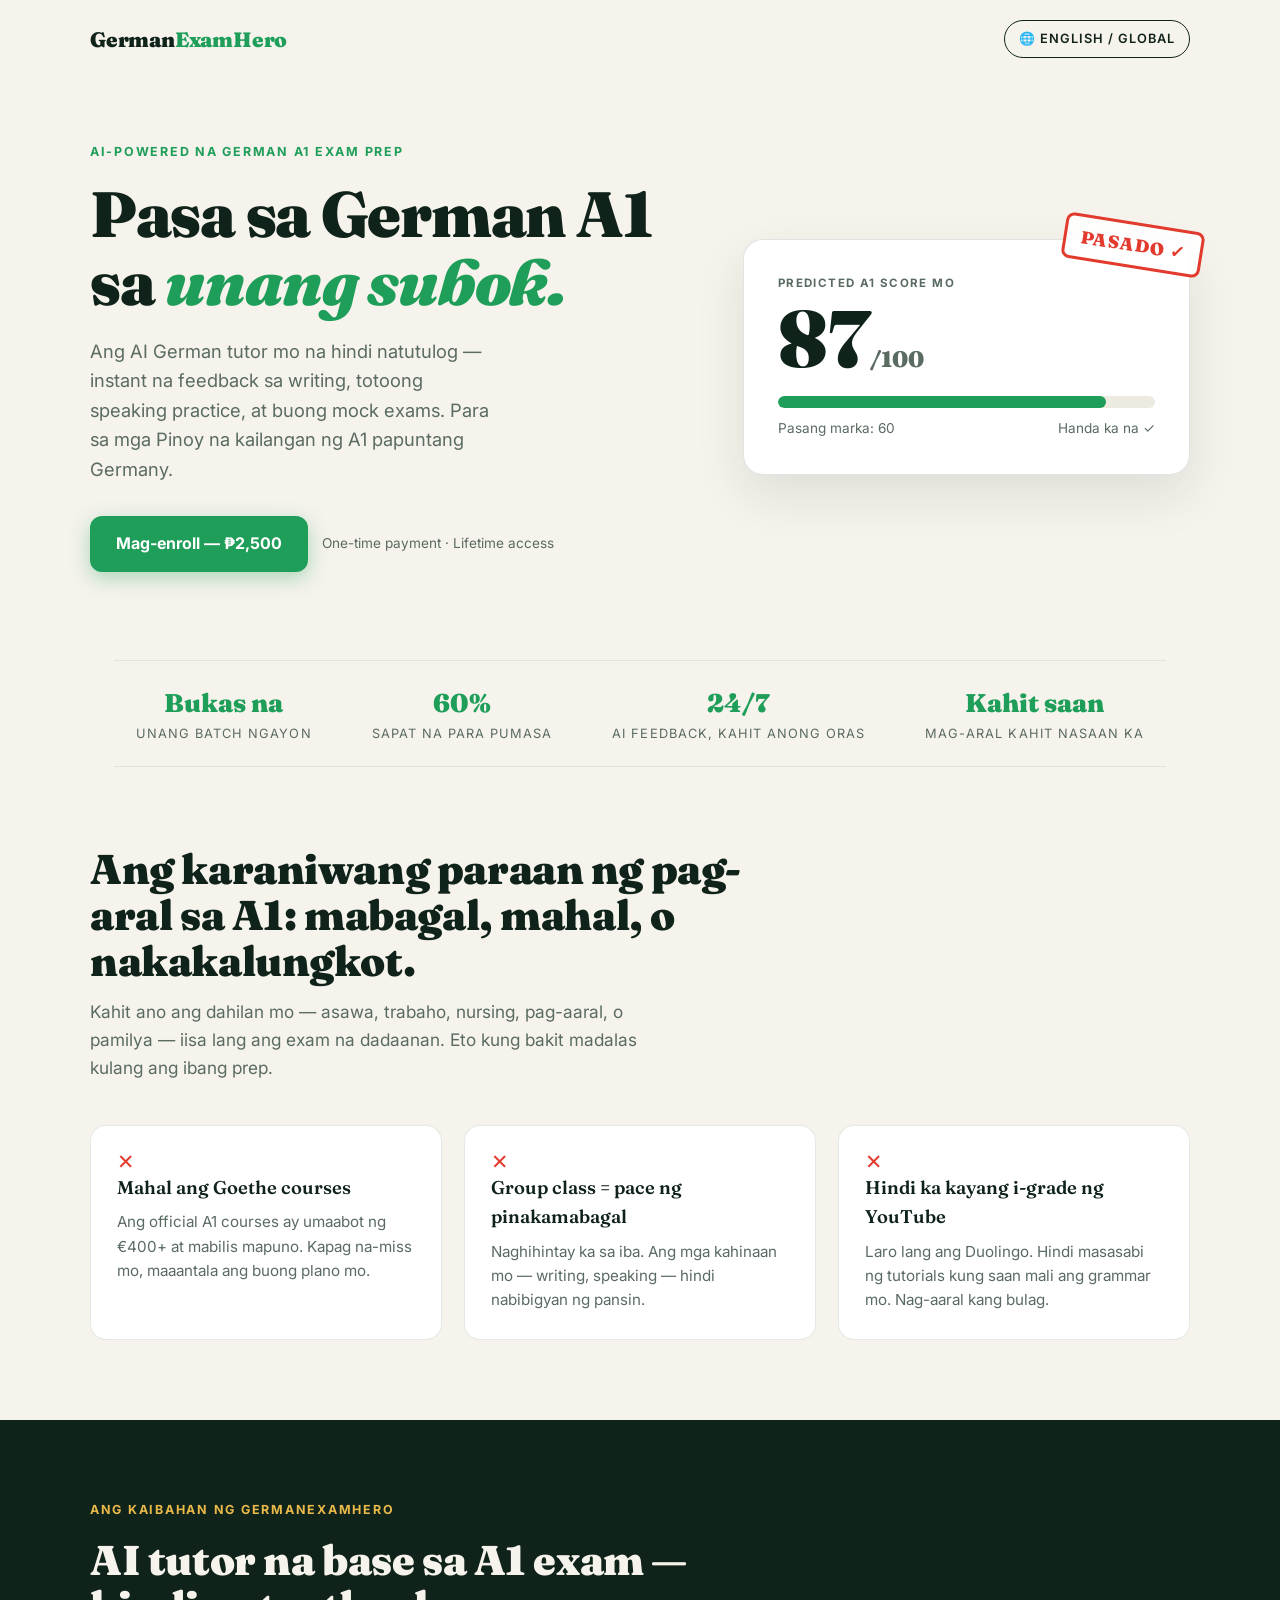
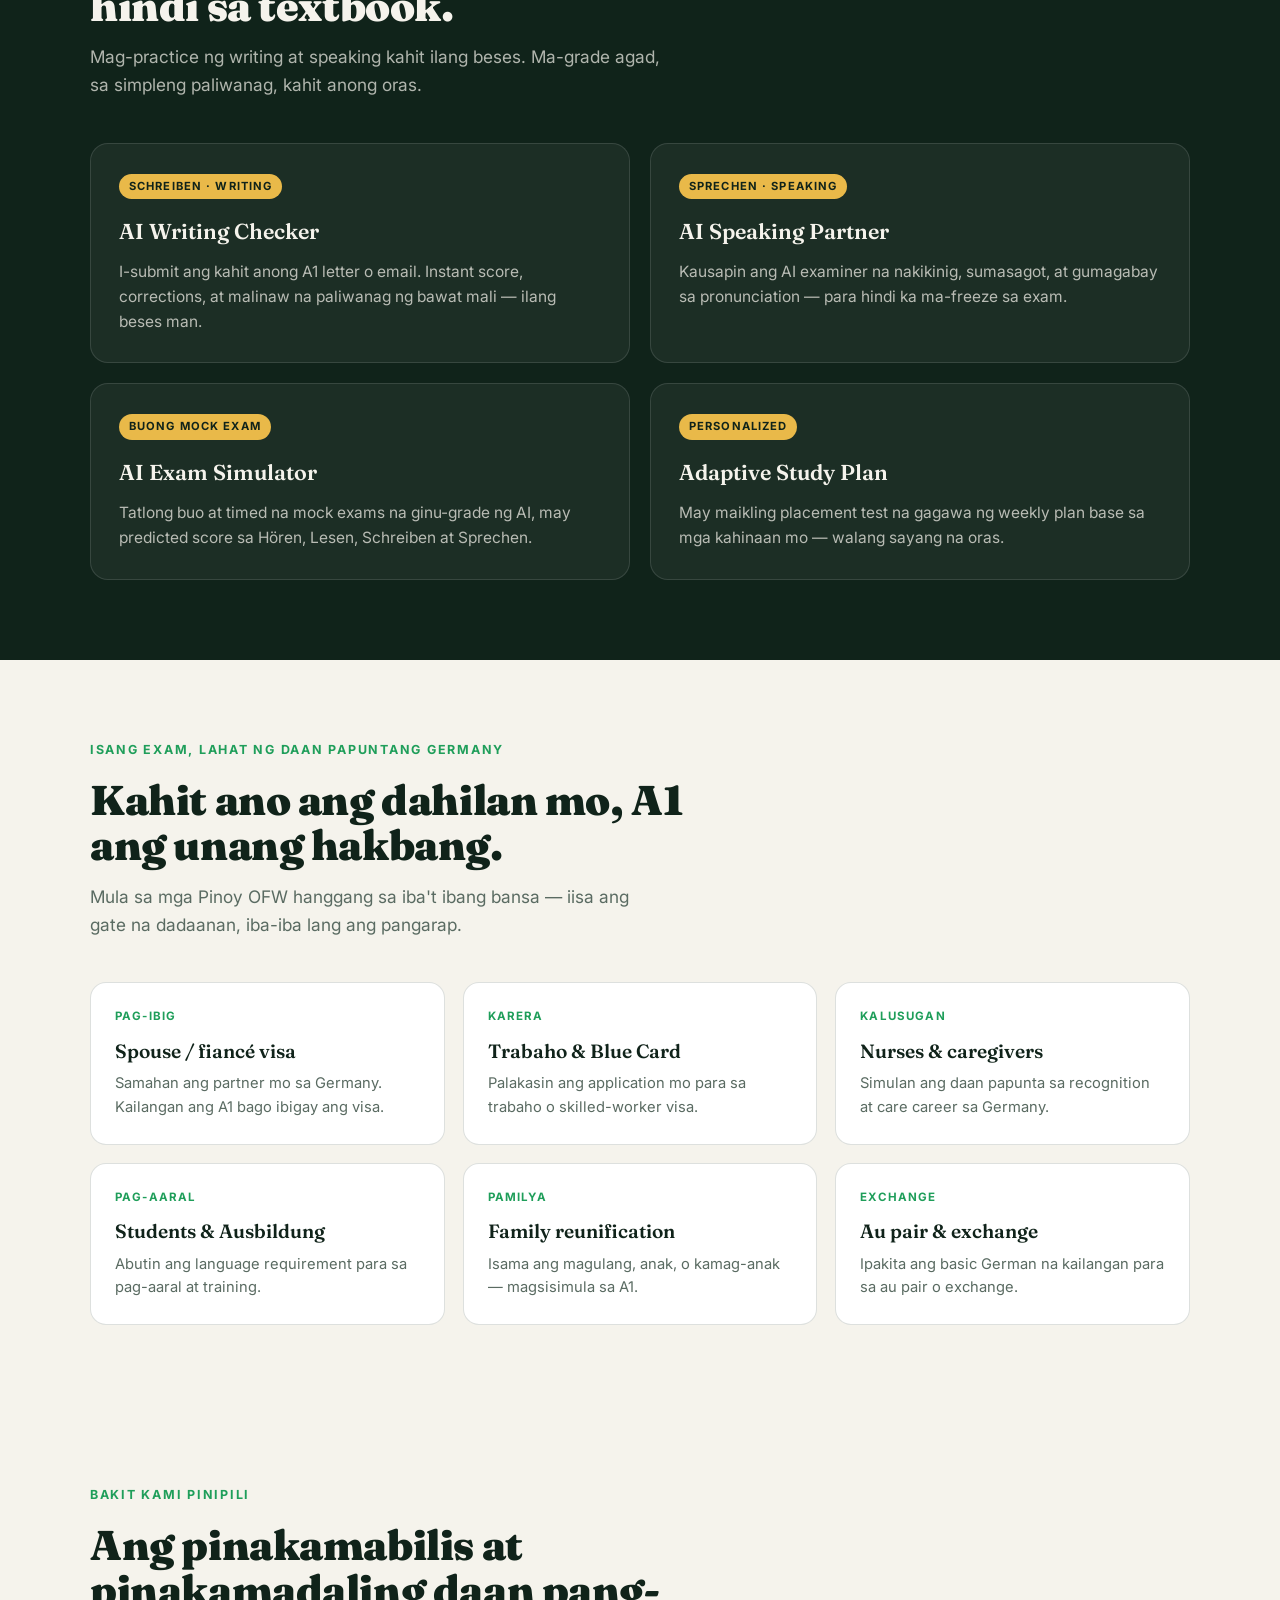
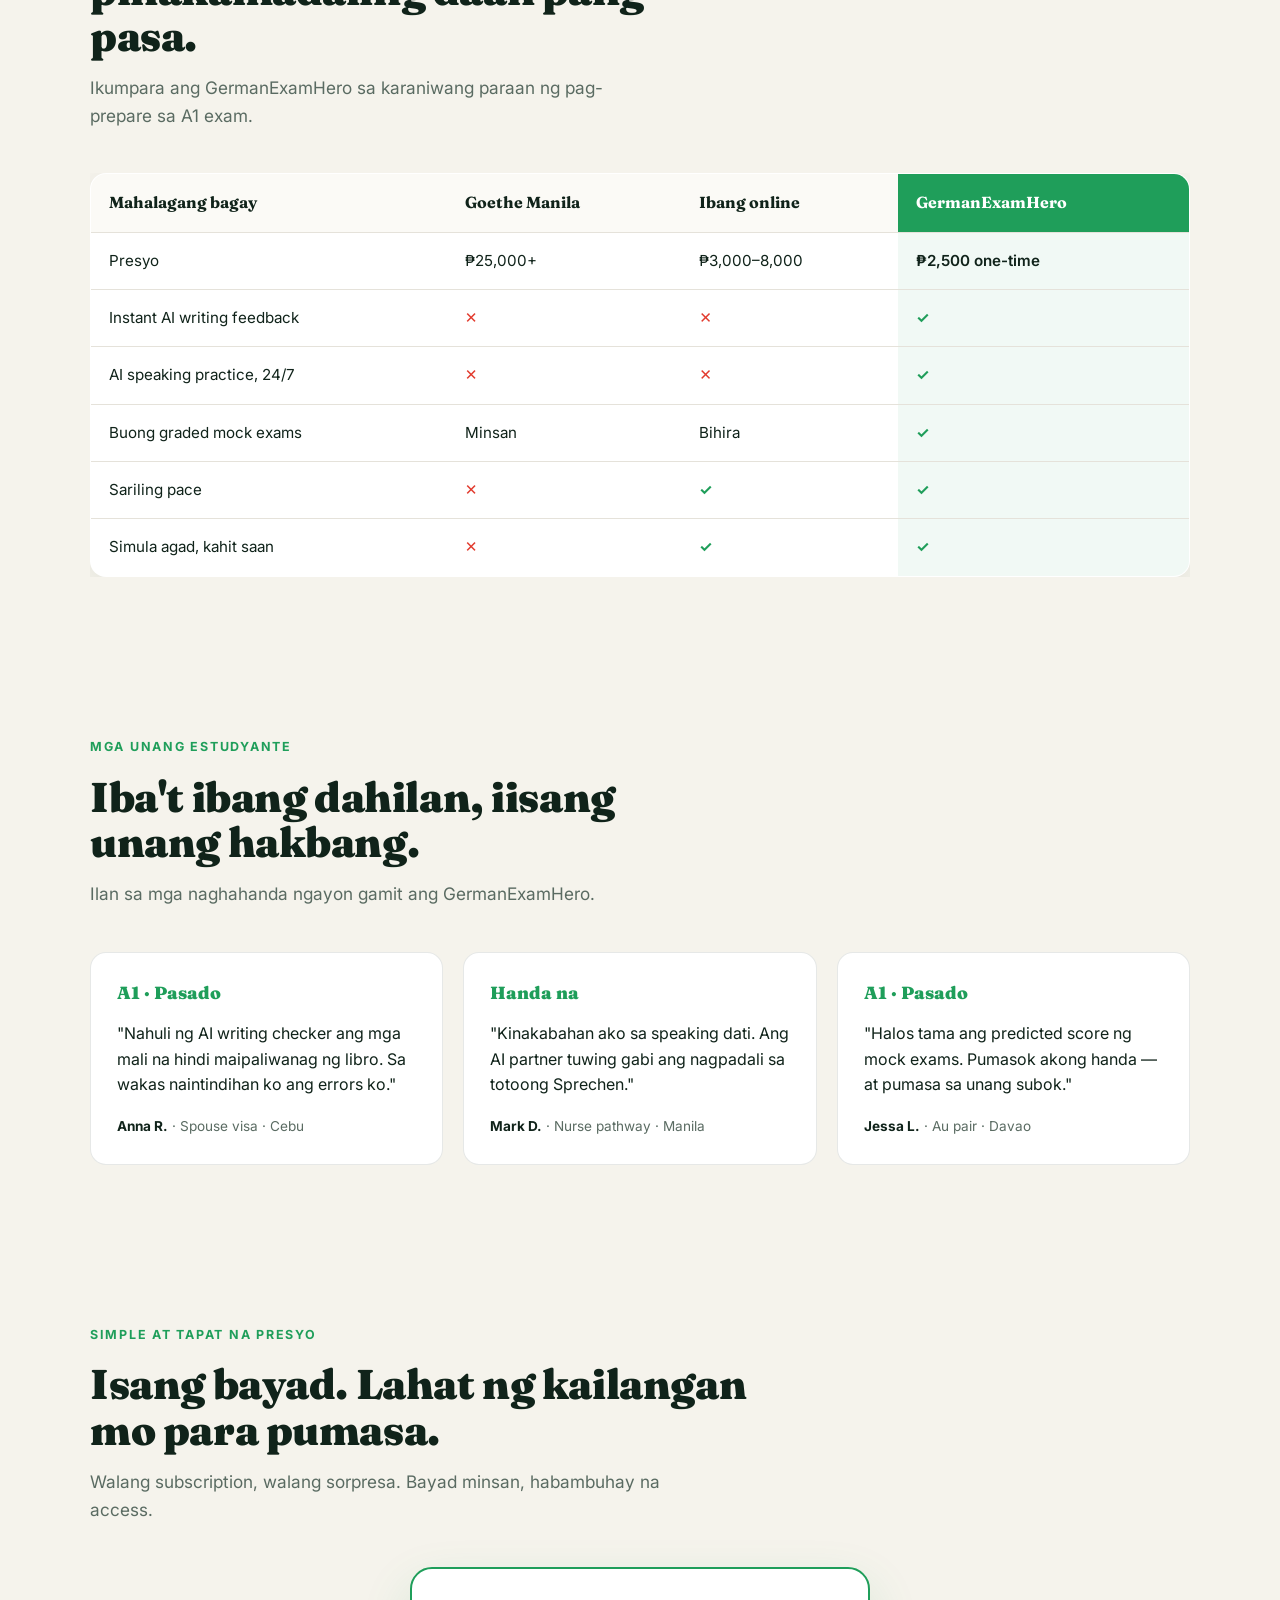
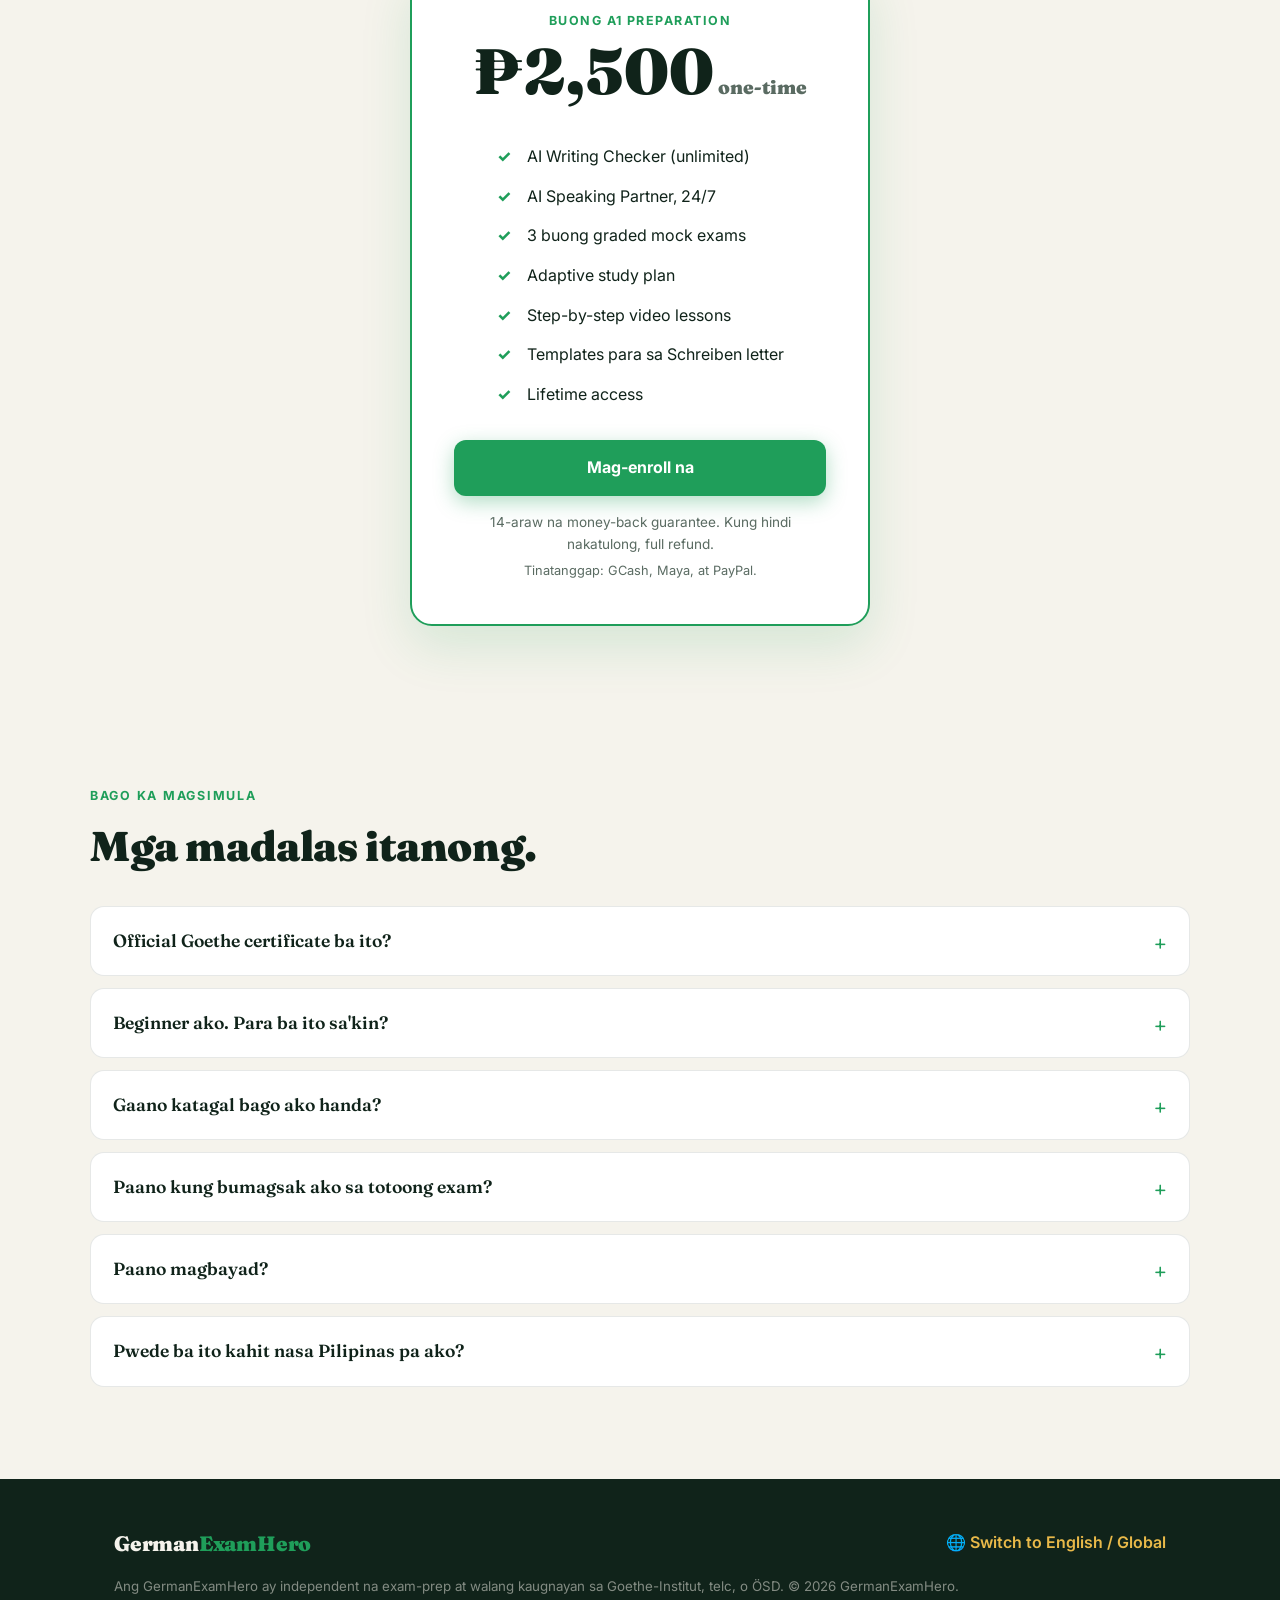
==== ph.html @ db1ab6fa "Add ph.html — Filipino Taglish version, language switch working" ====
<!DOCTYPE html>
<html lang="tl">
<head>
  <meta charset="UTF-8" />
  <meta name="viewport" content="width=device-width, initial-scale=1.0" />
  <title>GermanExamHero — Pasa sa German A1 sa unang subok</title>
  <meta name="description" content="AI-first na German A1 exam prep para sa mga Pinoy. Instant writing feedback, speaking practice, at buong mock exams — kahit saan ka man sa mundo." />
  <link rel="stylesheet" href="styles.css" />
</head>
<body>

  <!-- ===== Top bar ===== -->
  <header class="wrap topbar">
    <div class="brand">German<span>ExamHero</span></div>
    <a class="lang-switch" href="index.html">🌐 English / Global</a>
  </header>

  <!-- ===== Hero ===== -->
  <section class="wrap hero">
    <div>
      <p class="eyebrow">AI-powered na German A1 exam prep</p>
      <h1>Pasa sa German A1 sa <em>unang subok.</em></h1>
      <p class="lede">Ang AI German tutor mo na hindi natutulog — instant na feedback sa writing, totoong speaking practice, at buong mock exams. Para sa mga Pinoy na kailangan ng A1 papuntang Germany.</p>
      <div class="cta-row">
        <a class="btn btn-primary" href="#pricing">Mag-enroll — ₱2,500</a>
        <span class="btn-note">One-time payment · Lifetime access</span>
      </div>
    </div>

    <div class="scorecard">
      <div class="stamp">PASADO ✓</div>
      <div class="label">Predicted A1 score mo</div>
      <div class="big">87<small>/100</small></div>
      <div class="bar"><i></i></div>
      <div class="rowline"><span>Pasang marka: 60</span><span>Handa ka na ✓</span></div>
    </div>
  </section>

  <!-- ===== Trust bar ===== -->
  <div class="wrap">
    <div class="trustbar">
      <div class="item"><div class="num">Bukas na</div><div class="cap">Unang batch ngayon</div></div>
      <div class="item"><div class="num">60%</div><div class="cap">Sapat na para pumasa</div></div>
      <div class="item"><div class="num">24/7</div><div class="cap">AI feedback, kahit anong oras</div></div>
      <div class="item"><div class="num">Kahit saan</div><div class="cap">Mag-aral kahit nasaan ka</div></div>
    </div>
  </div>

  <!-- ===== Pain points ===== -->
  <section class="wrap section">
    <h2>Ang karaniwang paraan ng pag-aral sa A1: mabagal, mahal, o nakakalungkot.</h2>
    <p class="sub">Kahit ano ang dahilan mo — asawa, trabaho, nursing, pag-aaral, o pamilya — iisa lang ang exam na dadaanan. Eto kung bakit madalas kulang ang ibang prep.</p>
    <div class="pain-grid">
      <div class="pain"><div class="x">✕</div><h3>Mahal ang Goethe courses</h3><p>Ang official A1 courses ay umaabot ng €400+ at mabilis mapuno. Kapag na-miss mo, maaantala ang buong plano mo.</p></div>
      <div class="pain"><div class="x">✕</div><h3>Group class = pace ng pinakamabagal</h3><p>Naghihintay ka sa iba. Ang mga kahinaan mo — writing, speaking — hindi nabibigyan ng pansin.</p></div>
      <div class="pain"><div class="x">✕</div><h3>Hindi ka kayang i-grade ng YouTube</h3><p>Laro lang ang Duolingo. Hindi masasabi ng tutorials kung saan mali ang grammar mo. Nag-aaral kang bulag.</p></div>
    </div>
  </section>

  <!-- ===== AI features ===== -->
  <section class="ai">
    <div class="wrap section">
      <p class="eyebrow">Ang kaibahan ng GermanExamHero</p>
      <h2>AI tutor na base sa A1 exam — hindi sa textbook.</h2>
      <p class="sub">Mag-practice ng writing at speaking kahit ilang beses. Ma-grade agad, sa simpleng paliwanag, kahit anong oras.</p>
      <div class="ai-grid">
        <div class="feat"><span class="tag">Schreiben · Writing</span><h3>AI Writing Checker</h3><p>I-submit ang kahit anong A1 letter o email. Instant score, corrections, at malinaw na paliwanag ng bawat mali — ilang beses man.</p></div>
        <div class="feat"><span class="tag">Sprechen · Speaking</span><h3>AI Speaking Partner</h3><p>Kausapin ang AI examiner na nakikinig, sumasagot, at gumagabay sa pronunciation — para hindi ka ma-freeze sa exam.</p></div>
        <div class="feat"><span class="tag">Buong mock exam</span><h3>AI Exam Simulator</h3><p>Tatlong buo at timed na mock exams na ginu-grade ng AI, may predicted score sa Hören, Lesen, Schreiben at Sprechen.</p></div>
        <div class="feat"><span class="tag">Personalized</span><h3>Adaptive Study Plan</h3><p>May maikling placement test na gagawa ng weekly plan base sa mga kahinaan mo — walang sayang na oras.</p></div>
      </div>
    </div>
  </section>

  <!-- ===== Pathways ===== -->
  <section class="wrap section">
    <p class="eyebrow">Isang exam, lahat ng daan papuntang Germany</p>
    <h2>Kahit ano ang dahilan mo, A1 ang unang hakbang.</h2>
    <p class="sub">Mula sa mga Pinoy OFW hanggang sa iba't ibang bansa — iisa ang gate na dadaanan, iba-iba lang ang pangarap.</p>
    <div class="path-grid">
      <div class="path"><div class="who">Pag-ibig</div><h3>Spouse / fiancé visa</h3><p>Samahan ang partner mo sa Germany. Kailangan ang A1 bago ibigay ang visa.</p></div>
      <div class="path"><div class="who">Karera</div><h3>Trabaho & Blue Card</h3><p>Palakasin ang application mo para sa trabaho o skilled-worker visa.</p></div>
      <div class="path"><div class="who">Kalusugan</div><h3>Nurses & caregivers</h3><p>Simulan ang daan papunta sa recognition at care career sa Germany.</p></div>
      <div class="path"><div class="who">Pag-aaral</div><h3>Students & Ausbildung</h3><p>Abutin ang language requirement para sa pag-aaral at training.</p></div>
      <div class="path"><div class="who">Pamilya</div><h3>Family reunification</h3><p>Isama ang magulang, anak, o kamag-anak — magsisimula sa A1.</p></div>
      <div class="path"><div class="who">Exchange</div><h3>Au pair & exchange</h3><p>Ipakita ang basic German na kailangan para sa au pair o exchange.</p></div>
    </div>
  </section>

  <!-- ===== Comparison ===== -->
  <section class="wrap section">
    <p class="eyebrow">Bakit kami pinipili</p>
    <h2>Ang pinakamabilis at pinakamadaling daan pang-pasa.</h2>
    <p class="sub">Ikumpara ang GermanExamHero sa karaniwang paraan ng pag-prepare sa A1 exam.</p>
    <div class="table-scroll">
      <table class="compare">
        <thead>
          <tr><th>Mahalagang bagay</th><th>Goethe Manila</th><th>Ibang online</th><th class="us">GermanExamHero</th></tr>
        </thead>
        <tbody>
          <tr><td>Presyo</td><td>₱25,000+</td><td>₱3,000–8,000</td><td class="us">₱2,500 one-time</td></tr>
          <tr><td>Instant AI writing feedback</td><td class="no">✕</td><td class="no">✕</td><td class="us"><span class="yes">✓</span></td></tr>
          <tr><td>AI speaking practice, 24/7</td><td class="no">✕</td><td class="no">✕</td><td class="us"><span class="yes">✓</span></td></tr>
          <tr><td>Buong graded mock exams</td><td>Minsan</td><td>Bihira</td><td class="us"><span class="yes">✓</span></td></tr>
          <tr><td>Sariling pace</td><td class="no">✕</td><td><span class="yes">✓</span></td><td class="us"><span class="yes">✓</span></td></tr>
          <tr><td>Simula agad, kahit saan</td><td class="no">✕</td><td><span class="yes">✓</span></td><td class="us"><span class="yes">✓</span></td></tr>
        </tbody>
      </table>
    </div>
  </section>

  <!-- ===== Testimonials ===== -->
  <section class="wrap section">
    <p class="eyebrow">Mga unang estudyante</p>
    <h2>Iba't ibang dahilan, iisang unang hakbang.</h2>
    <p class="sub">Ilan sa mga naghahanda ngayon gamit ang GermanExamHero.</p>
    <div class="quotes">
      <div class="quote"><span class="score">A1 · Pasado</span><p>"Nahuli ng AI writing checker ang mga mali na hindi maipaliwanag ng libro. Sa wakas naintindihan ko ang errors ko."</p><div class="who"><b>Anna R.</b> · Spouse visa · Cebu</div></div>
      <div class="quote"><span class="score">Handa na</span><p>"Kinakabahan ako sa speaking dati. Ang AI partner tuwing gabi ang nagpadali sa totoong Sprechen."</p><div class="who"><b>Mark D.</b> · Nurse pathway · Manila</div></div>
      <div class="quote"><span class="score">A1 · Pasado</span><p>"Halos tama ang predicted score ng mock exams. Pumasok akong handa — at pumasa sa unang subok."</p><div class="who"><b>Jessa L.</b> · Au pair · Davao</div></div>
    </div>
  </section>

  <!-- ===== Pricing ===== -->
  <section class="wrap section" id="pricing">
    <p class="eyebrow">Simple at tapat na presyo</p>
    <h2>Isang bayad. Lahat ng kailangan mo para pumasa.</h2>
    <p class="sub">Walang subscription, walang sorpresa. Bayad minsan, habambuhay na access.</p>
    <div class="price-wrap">
      <div class="pricecard">
        <div class="kicker">Buong A1 preparation</div>
        <div class="amount">₱2,500<small> one-time</small></div>
        <ul>
          <li>AI Writing Checker (unlimited)</li>
          <li>AI Speaking Partner, 24/7</li>
          <li>3 buong graded mock exams</li>
          <li>Adaptive study plan</li>
          <li>Step-by-step video lessons</li>
          <li>Templates para sa Schreiben letter</li>
          <li>Lifetime access</li>
        </ul>
        <a class="btn btn-primary" href="#">Mag-enroll na</a>
        <div class="guarantee">14-araw na money-back guarantee. Kung hindi nakatulong, full refund.</div>
        <div class="regional">Tinatanggap: GCash, Maya, at PayPal.</div>
      </div>
    </div>
  </section>

  <!-- ===== FAQ ===== -->
  <section class="wrap section faq">
    <p class="eyebrow">Bago ka magsimula</p>
    <h2>Mga madalas itanong.</h2>
    <div style="margin-top:36px;">
      <details><summary>Official Goethe certificate ba ito?</summary><p>Hindi — exam preparation ito, hindi certificate. Kukuha ka pa rin ng official A1 exam sa Goethe-Institut, telc, o ÖSD. Kami ang maghahanda sa'yo para pumasa.</p></details>
      <details><summary>Beginner ako. Para ba ito sa'kin?</summary><p>Mas mainam kung may kaunting alam ka nang vocabulary. Kung wala pa talaga, mag-ilang linggo muna sa libreng beginner lessons, tapos balik ka — susundan ka ng adaptive plan.</p></details>
      <details><summary>Gaano katagal bago ako handa?</summary><p>Karaniwang 4–8 linggo ng steady na pag-aaral. Sasabihin ng mock exams kung kailan lumagpas na sa 60% ang predicted score mo.</p></details>
      <details><summary>Paano kung bumagsak ako sa totoong exam?</summary><p>May lifetime access ka, kaya pwede kang mag-practice ulit nang libre. Ang isang retake ng official exam ay mas mahal pa kaysa sa buong course na ito.</p></details>
      <details><summary>Paano magbayad?</summary><p>Tinatanggap namin ang GCash, Maya, at PayPal. Kung may problema, message mo lang kami at tutulungan ka namin mag-enroll.</p></details>
      <details><summary>Pwede ba ito kahit nasa Pilipinas pa ako?</summary><p>Oo. Online lahat at gumagana kahit saan sa mundo, kahit anong timezone. Pwedeng ipaliwanag ang grammar sa Tagalog o English.</p></details>
    </div>
  </section>

  <!-- ===== Footer ===== -->
  <footer class="footer">
    <div class="wrap row">
      <div class="brand">German<span>ExamHero</span></div>
      <a href="index.html">🌐 Switch to English / Global</a>
    </div>
    <div class="wrap">
      <small>Ang GermanExamHero ay independent na exam-prep at walang kaugnayan sa Goethe-Institut, telc, o ÖSD. © 2026 GermanExamHero.</small>
    </div>
  </footer>

</body>
</html>
---- styles.css ----
/* ===== GermanExamHero — Global English ===== */
@import url('https://fonts.googleapis.com/css2?family=Fraunces:opsz,wght@9..144,400;9..144,600;9..144,900&family=Inter:wght@400;500;600;700&display=swap');

:root{
  --ink:#10231A;
  --paper:#F5F3EC;
  --pass:#1F9E5A;
  --stamp:#E23B2E;
  --gold:#E9B949;
  --muted:#5A6B62;
  --line:#E5E2DA;
}

*{margin:0;padding:0;box-sizing:border-box;}
html{scroll-behavior:smooth;}
body{
  font-family:'Inter',system-ui,sans-serif;
  color:var(--ink);
  background:var(--paper);
  line-height:1.6;
  -webkit-font-smoothing:antialiased;
}
.wrap{max-width:1100px;margin:0 auto;padding:0 24px;}
a{color:inherit;}

/* ---- Top bar ---- */
.topbar{
  display:flex;justify-content:space-between;align-items:center;
  padding:20px 0;
}
.brand{font-family:'Fraunces',serif;font-weight:900;font-size:1.3rem;letter-spacing:-.01em;}
.brand span{color:var(--pass);}
.lang-switch{
  font-size:.8rem;font-weight:600;text-transform:uppercase;letter-spacing:.08em;
  text-decoration:none;color:var(--ink);border:1.5px solid var(--ink);
  padding:8px 14px;border-radius:999px;transition:.2s;
}
.lang-switch:hover{background:var(--ink);color:var(--paper);}

/* ---- Hero ---- */
.hero{
  display:grid;grid-template-columns:1.15fr .85fr;gap:48px;align-items:center;
  padding:64px 0 88px;
}
.eyebrow{
  font-size:.78rem;font-weight:700;text-transform:uppercase;letter-spacing:.14em;
  color:var(--pass);margin-bottom:18px;
}
.hero h1{
  font-family:'Fraunces',serif;font-weight:900;
  font-size:clamp(2.4rem,5vw,4rem);line-height:1.05;letter-spacing:-.02em;
  margin-bottom:22px;
}
.hero h1 em{font-style:italic;color:var(--pass);}
.hero p.lede{font-size:1.15rem;color:var(--muted);max-width:34ch;margin-bottom:32px;}
.cta-row{display:flex;gap:14px;flex-wrap:wrap;align-items:center;}
.btn{
  font-weight:700;font-size:1rem;text-decoration:none;border-radius:12px;
  padding:15px 26px;transition:.2s;display:inline-block;border:none;cursor:pointer;
}
.btn-primary{background:var(--pass);color:#fff;box-shadow:0 6px 20px rgba(31,158,90,.35);}
.btn-primary:hover{transform:translateY(-2px);box-shadow:0 10px 26px rgba(31,158,90,.45);}
.btn-note{font-size:.85rem;color:var(--muted);}

/* ---- Score stamp visual ---- */
.scorecard{
  background:#fff;border:1.5px solid rgba(16,35,26,.12);border-radius:20px;
  padding:34px;box-shadow:0 20px 50px rgba(16,35,26,.10);position:relative;
}
.scorecard .label{
  font-size:.72rem;font-weight:700;text-transform:uppercase;letter-spacing:.12em;
  color:var(--muted);
}
.scorecard .big{
  font-family:'Fraunces',serif;font-weight:900;font-size:5rem;line-height:1;
  color:var(--ink);margin:6px 0 2px;
}
.scorecard .big small{font-size:1.4rem;color:var(--muted);}
.scorecard .bar{height:12px;border-radius:999px;background:#EDEAE0;overflow:hidden;margin:18px 0 10px;}
.scorecard .bar i{display:block;height:100%;width:87%;background:var(--pass);border-radius:999px;}
.scorecard .rowline{display:flex;justify-content:space-between;font-size:.85rem;color:var(--muted);}
.stamp{
  position:absolute;top:-18px;right:-14px;transform:rotate(9deg);
  border:3px solid var(--stamp);color:var(--stamp);
  font-family:'Fraunces',serif;font-weight:900;font-size:1.1rem;
  padding:6px 14px;border-radius:8px;letter-spacing:.05em;background:rgba(255,255,255,.9);
}

/* ---- Trust bar ---- */
.trustbar{
  border-top:1.5px solid var(--line);
  border-bottom:1.5px solid var(--line);
  display:flex;flex-wrap:wrap;gap:16px;justify-content:space-around;
  padding:22px 0;text-align:center;
}
.trustbar .item{min-width:150px;}
.trustbar .num{font-family:'Fraunces',serif;font-weight:900;font-size:1.6rem;color:var(--pass);}
.trustbar .cap{font-size:.8rem;color:var(--muted);text-transform:uppercase;letter-spacing:.08em;}

/* ---- Section base ---- */
.section{padding:80px 0;}
.section h2{
  font-family:'Fraunces',serif;font-weight:900;
  font-size:clamp(1.8rem,3.5vw,2.6rem);line-height:1.1;letter-spacing:-.01em;
  margin-bottom:14px;max-width:22ch;
}
.section .sub{color:var(--muted);font-size:1.08rem;max-width:52ch;margin-bottom:44px;}

/* ---- Pain grid ---- */
.pain-grid{display:grid;grid-template-columns:repeat(3,1fr);gap:22px;}
.pain{
  background:#fff;border:1.5px solid rgba(16,35,26,.10);border-radius:16px;padding:26px;
}
.pain h3{font-family:'Fraunces',serif;font-weight:600;font-size:1.15rem;margin-bottom:8px;}
.pain p{color:var(--muted);font-size:.95rem;}
.pain .x{color:var(--stamp);font-weight:700;font-size:1.3rem;line-height:1;}

/* ---- AI features (dark) ---- */
.ai{background:var(--ink);color:var(--paper);}
.ai .eyebrow{color:var(--gold);}
.ai h2{color:var(--paper);}
.ai .sub{color:rgba(245,243,236,.7);}
.ai-grid{display:grid;grid-template-columns:repeat(2,1fr);gap:20px;}
.feat{
  background:rgba(255,255,255,.05);border:1.5px solid rgba(255,255,255,.12);
  border-radius:18px;padding:28px;
}
.feat .tag{
  display:inline-block;font-size:.7rem;font-weight:700;
  text-transform:uppercase;letter-spacing:.1em;color:var(--ink);
  background:var(--gold);padding:4px 10px;border-radius:999px;margin-bottom:16px;
}
.feat h3{font-family:'Fraunces',serif;font-weight:600;font-size:1.35rem;margin-bottom:10px;}
.feat p{color:rgba(245,243,236,.72);font-size:.97rem;}

/* ---- Pathways ---- */
.path-grid{display:grid;grid-template-columns:repeat(3,1fr);gap:18px;}
.path{
  border:1.5px solid rgba(16,35,26,.14);border-radius:16px;padding:24px;background:#fff;
  transition:.2s;
}
.path:hover{border-color:var(--pass);transform:translateY(-3px);}
.path .who{
  font-size:.72rem;font-weight:700;text-transform:uppercase;
  letter-spacing:.1em;color:var(--pass);margin-bottom:10px;
}
.path h3{font-family:'Fraunces',serif;font-weight:600;font-size:1.2rem;margin-bottom:6px;}
.path p{color:var(--muted);font-size:.92rem;}

/* ---- Comparison table ---- */
.compare{width:100%;border-collapse:collapse;background:#fff;border-radius:16px;overflow:hidden;
  box-shadow:0 12px 40px rgba(16,35,26,.08);border:1.5px solid rgba(16,35,26,.10);}
.compare th,.compare td{padding:16px 18px;text-align:left;border-bottom:1px solid var(--line);font-size:.95rem;}
.compare thead th{font-family:'Fraunces',serif;font-size:1rem;background:#FBFAF6;}
.compare thead th.us{background:var(--pass);color:#fff;}
.compare td.us{background:rgba(31,158,90,.06);font-weight:600;}
.compare tr:last-child td{border-bottom:none;}
.compare .yes{color:var(--pass);font-weight:700;}
.compare .no{color:var(--stamp);font-weight:700;}
.table-scroll{overflow-x:auto;}

/* ---- Testimonials ---- */
.quotes{display:grid;grid-template-columns:repeat(3,1fr);gap:20px;}
.quote{background:#fff;border:1.5px solid rgba(16,35,26,.10);border-radius:16px;padding:26px;}
.quote p{font-size:1rem;margin-bottom:18px;}
.quote .who{font-size:.85rem;color:var(--muted);}
.quote .who b{color:var(--ink);}
.quote .score{
  font-family:'Fraunces',serif;font-weight:900;color:var(--pass);font-size:1.1rem;
  display:inline-block;margin-bottom:14px;
}

/* ---- Pricing ---- */
.price-wrap{display:flex;justify-content:center;}
.pricecard{
  background:#fff;border:2px solid var(--pass);border-radius:22px;padding:42px;max-width:460px;
  width:100%;text-align:center;box-shadow:0 20px 50px rgba(31,158,90,.15);position:relative;
}
.pricecard .kicker{font-size:.78rem;font-weight:700;text-transform:uppercase;letter-spacing:.12em;color:var(--pass);}
.pricecard .amount{font-family:'Fraunces',serif;font-weight:900;font-size:4rem;line-height:1;margin:8px 0;}
.pricecard .amount small{font-size:1.2rem;color:var(--muted);}
.pricecard ul{list-style:none;text-align:left;margin:26px 0;display:inline-block;}
.pricecard li{padding:7px 0;padding-left:30px;position:relative;color:var(--ink);}
.pricecard li::before{content:"✓";position:absolute;left:0;color:var(--pass);font-weight:800;}
.pricecard .btn{width:100%;}
.pricecard .guarantee{font-size:.85rem;color:var(--muted);margin-top:16px;}
.pricecard .regional{font-size:.8rem;color:var(--muted);margin-top:6px;}

/* ---- FAQ ---- */
.faq details{
  background:#fff;border:1.5px solid rgba(16,35,26,.10);border-radius:14px;
  padding:0 22px;margin-bottom:12px;
}
.faq summary{
  font-family:'Fraunces',serif;font-weight:600;font-size:1.1rem;
  padding:20px 0;cursor:pointer;list-style:none;position:relative;
}
.faq summary::-webkit-details-marker{display:none;}
.faq summary::after{content:"+";position:absolute;right:0;color:var(--pass);font-weight:800;font-size:1.4rem;}
.faq details[open] summary::after{content:"–";}
.faq details p{padding:0 0 20px;color:var(--muted);}

/* ---- Footer ---- */
.footer{background:var(--ink);color:rgba(245,243,236,.8);padding:48px 0;}
.footer .row{display:flex;justify-content:space-between;align-items:center;flex-wrap:wrap;gap:18px;}
.footer .brand{color:var(--paper);}
.footer a{color:var(--gold);text-decoration:none;font-weight:600;}
.footer small{display:block;margin-top:16px;color:rgba(245,243,236,.5);}

/* ---- Responsive ---- */
@media (max-width:1000px){
  .pain-grid,.path-grid,.quotes{grid-template-columns:repeat(2,1fr);}
}
@media (max-width:820px){
  .hero{grid-template-columns:1fr;gap:36px;padding:40px 0 60px;}
  .hero p.lede{max-width:none;}
  .scorecard{max-width:420px;}
  .pain-grid,.path-grid,.quotes,.ai-grid{grid-template-columns:1fr;}
  .section{padding:56px 0;}
}
@media (prefers-reduced-motion:reduce){
  *{scroll-behavior:auto;}
  .btn-primary:hover,.path:hover{transform:none;}
}
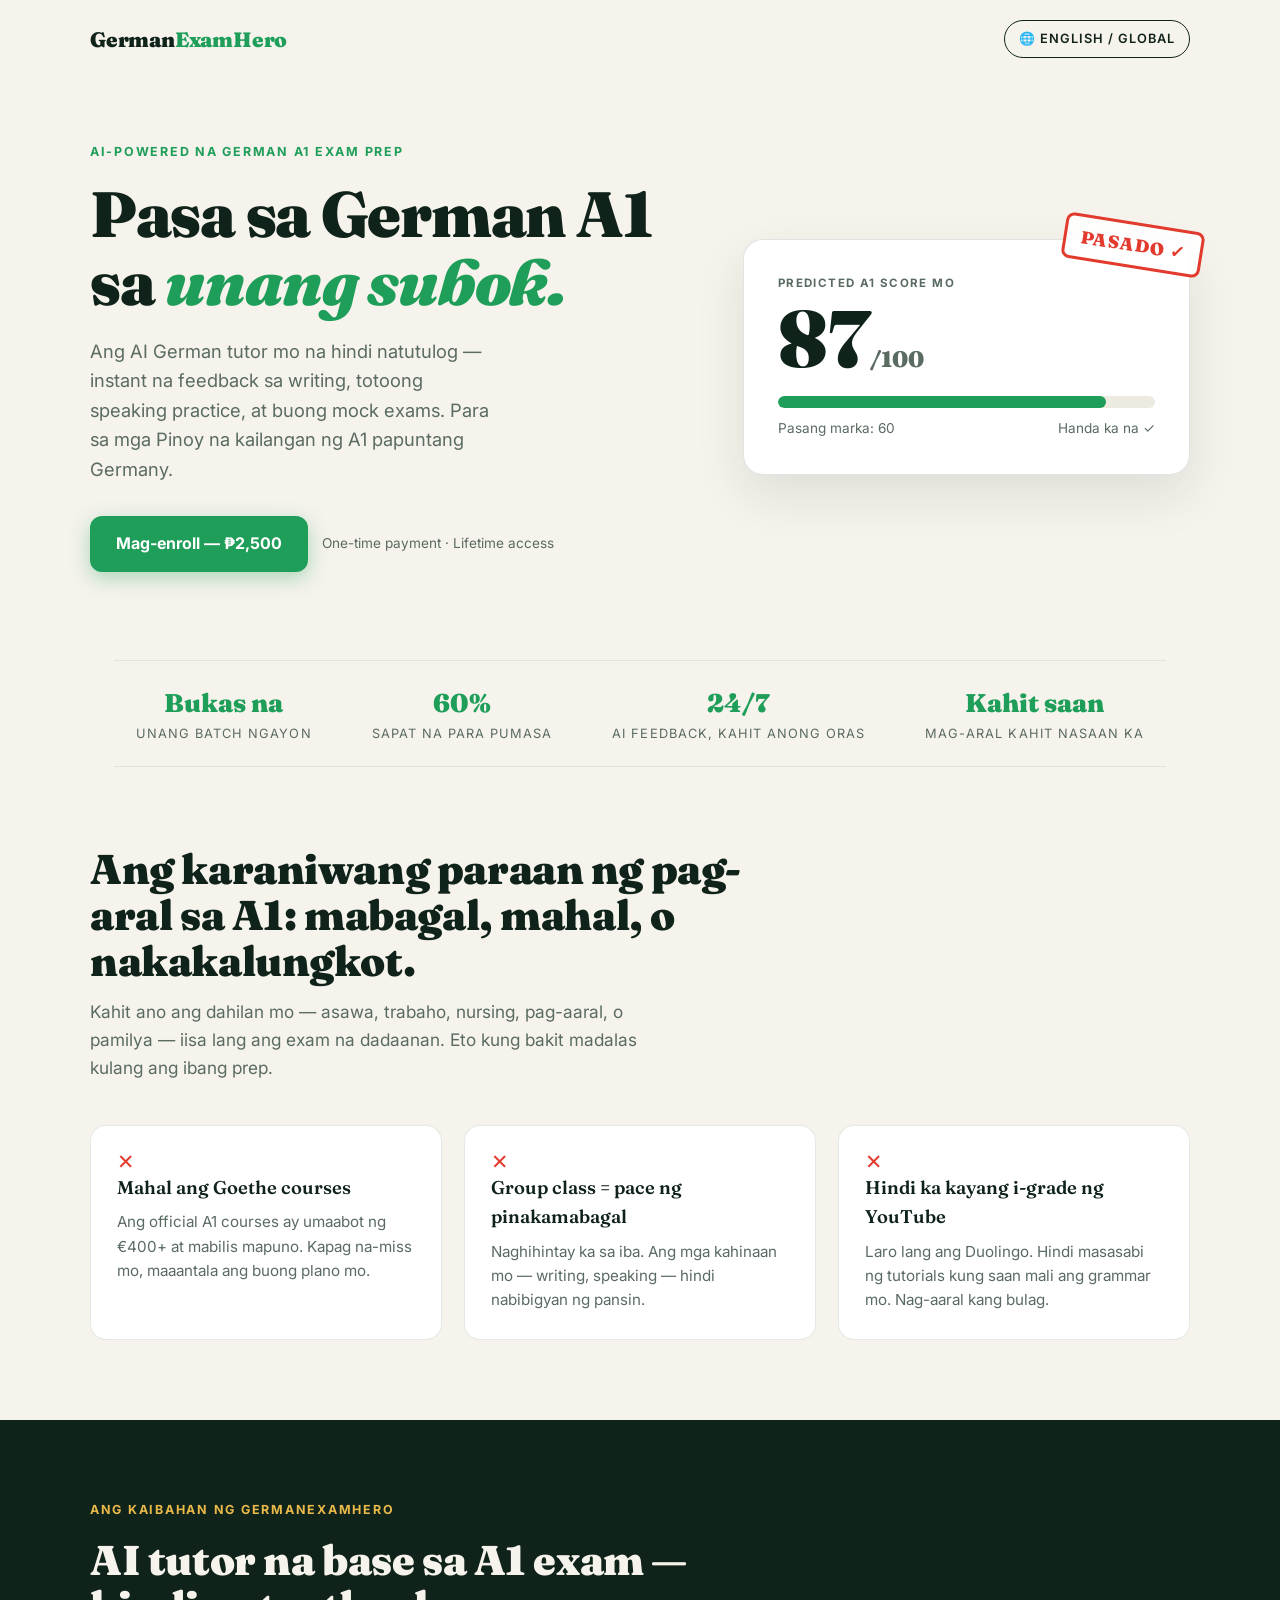
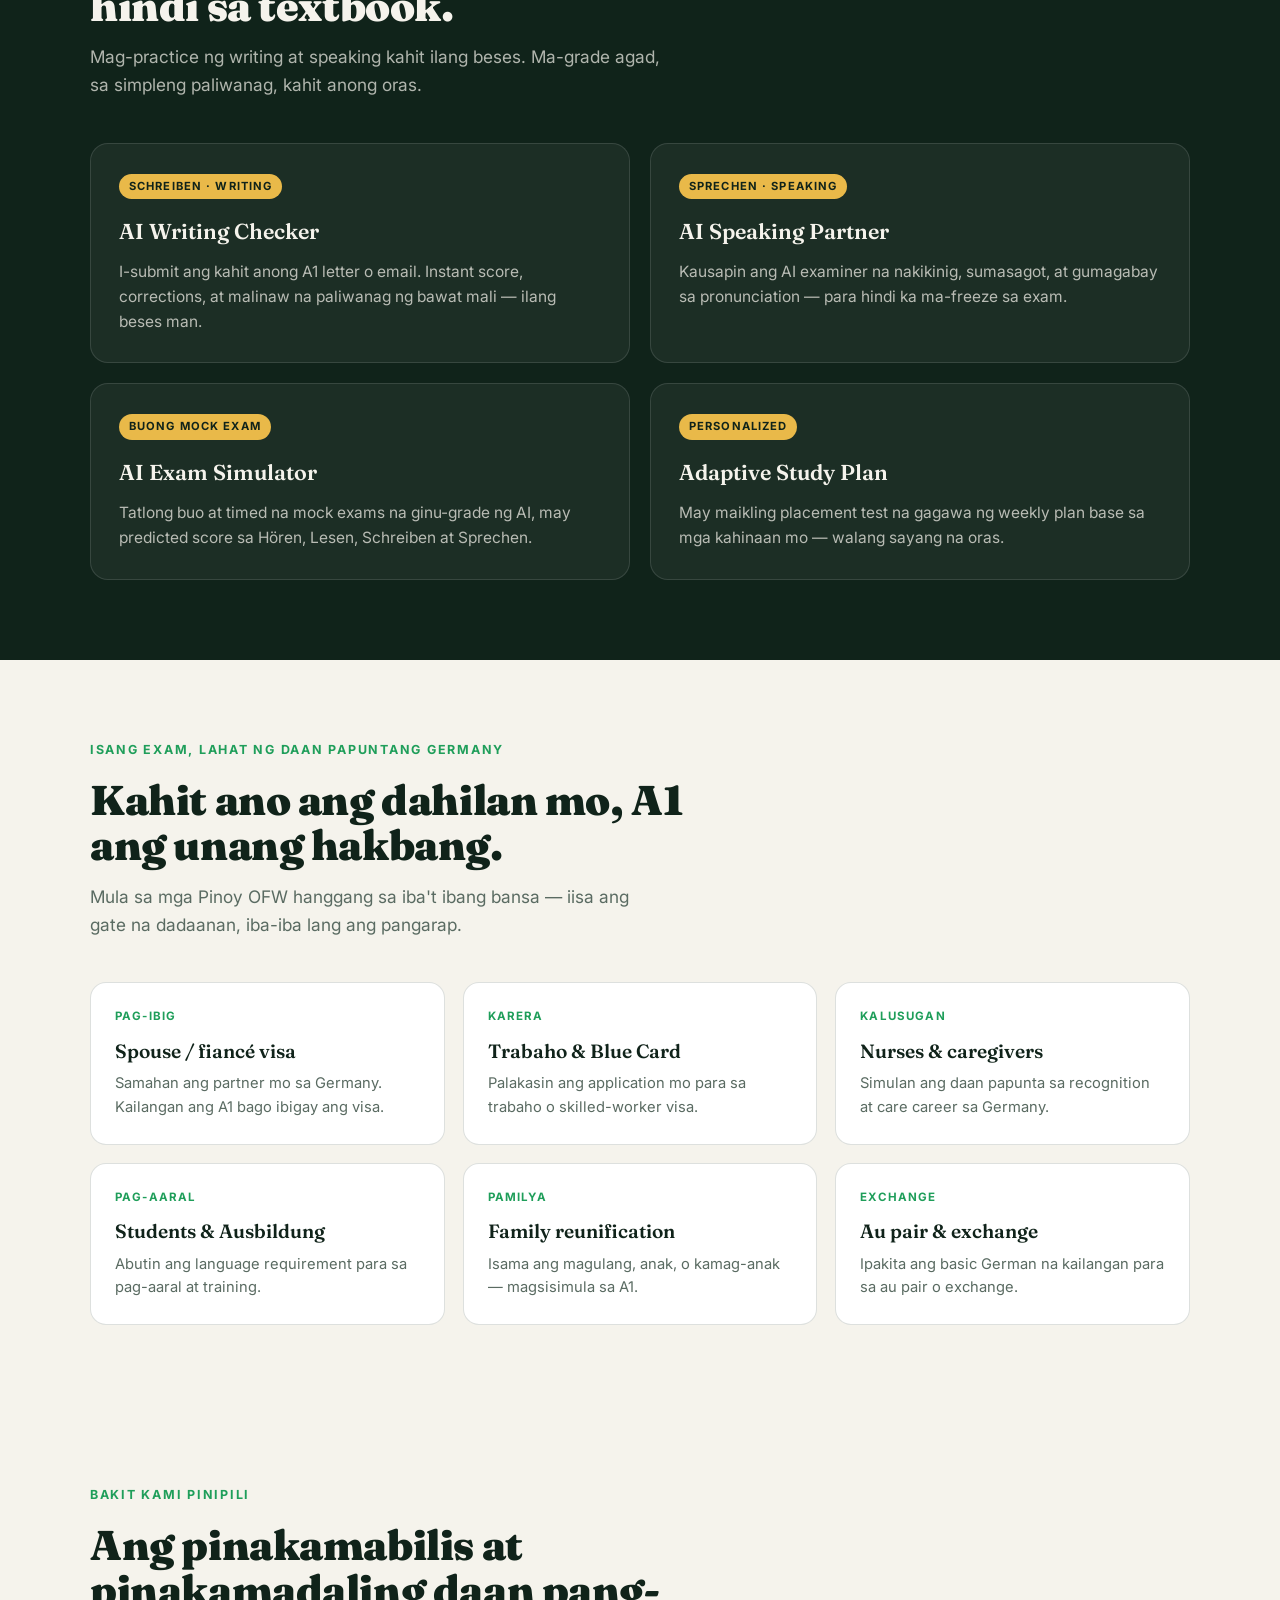
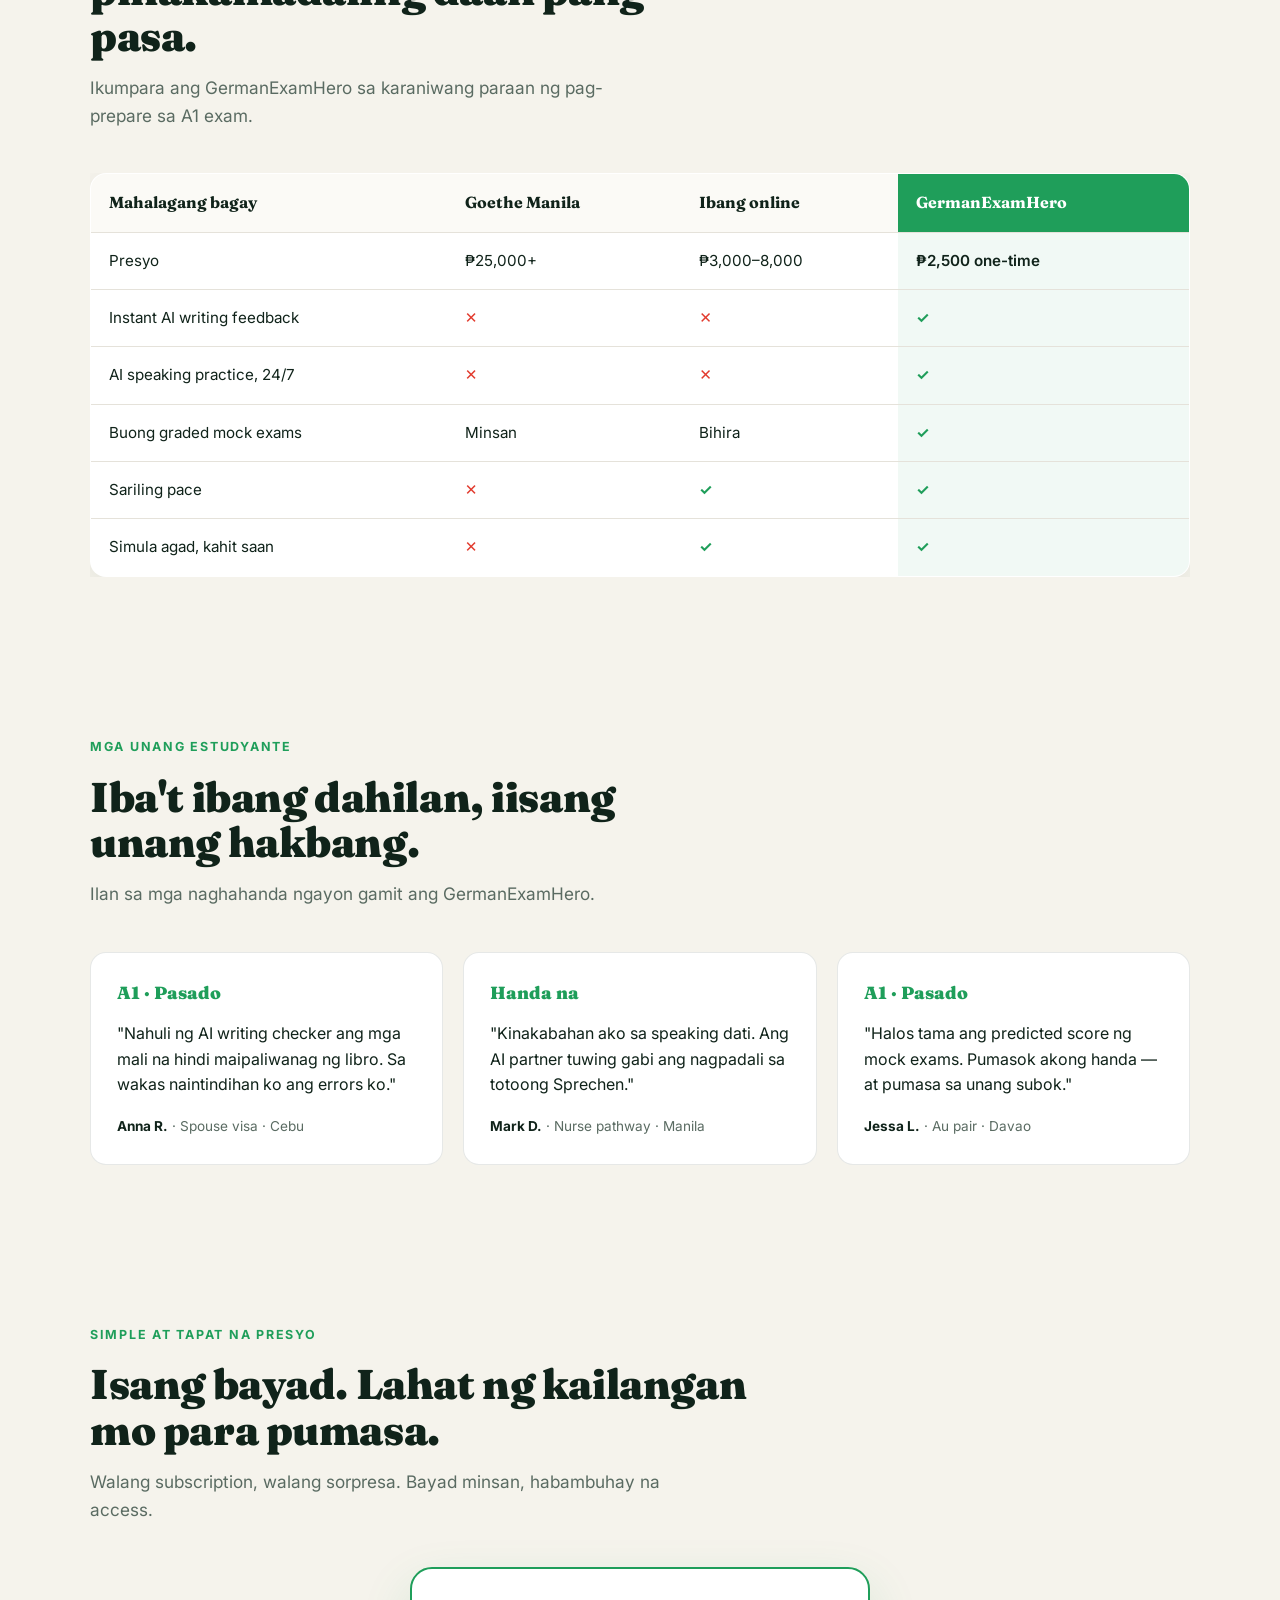
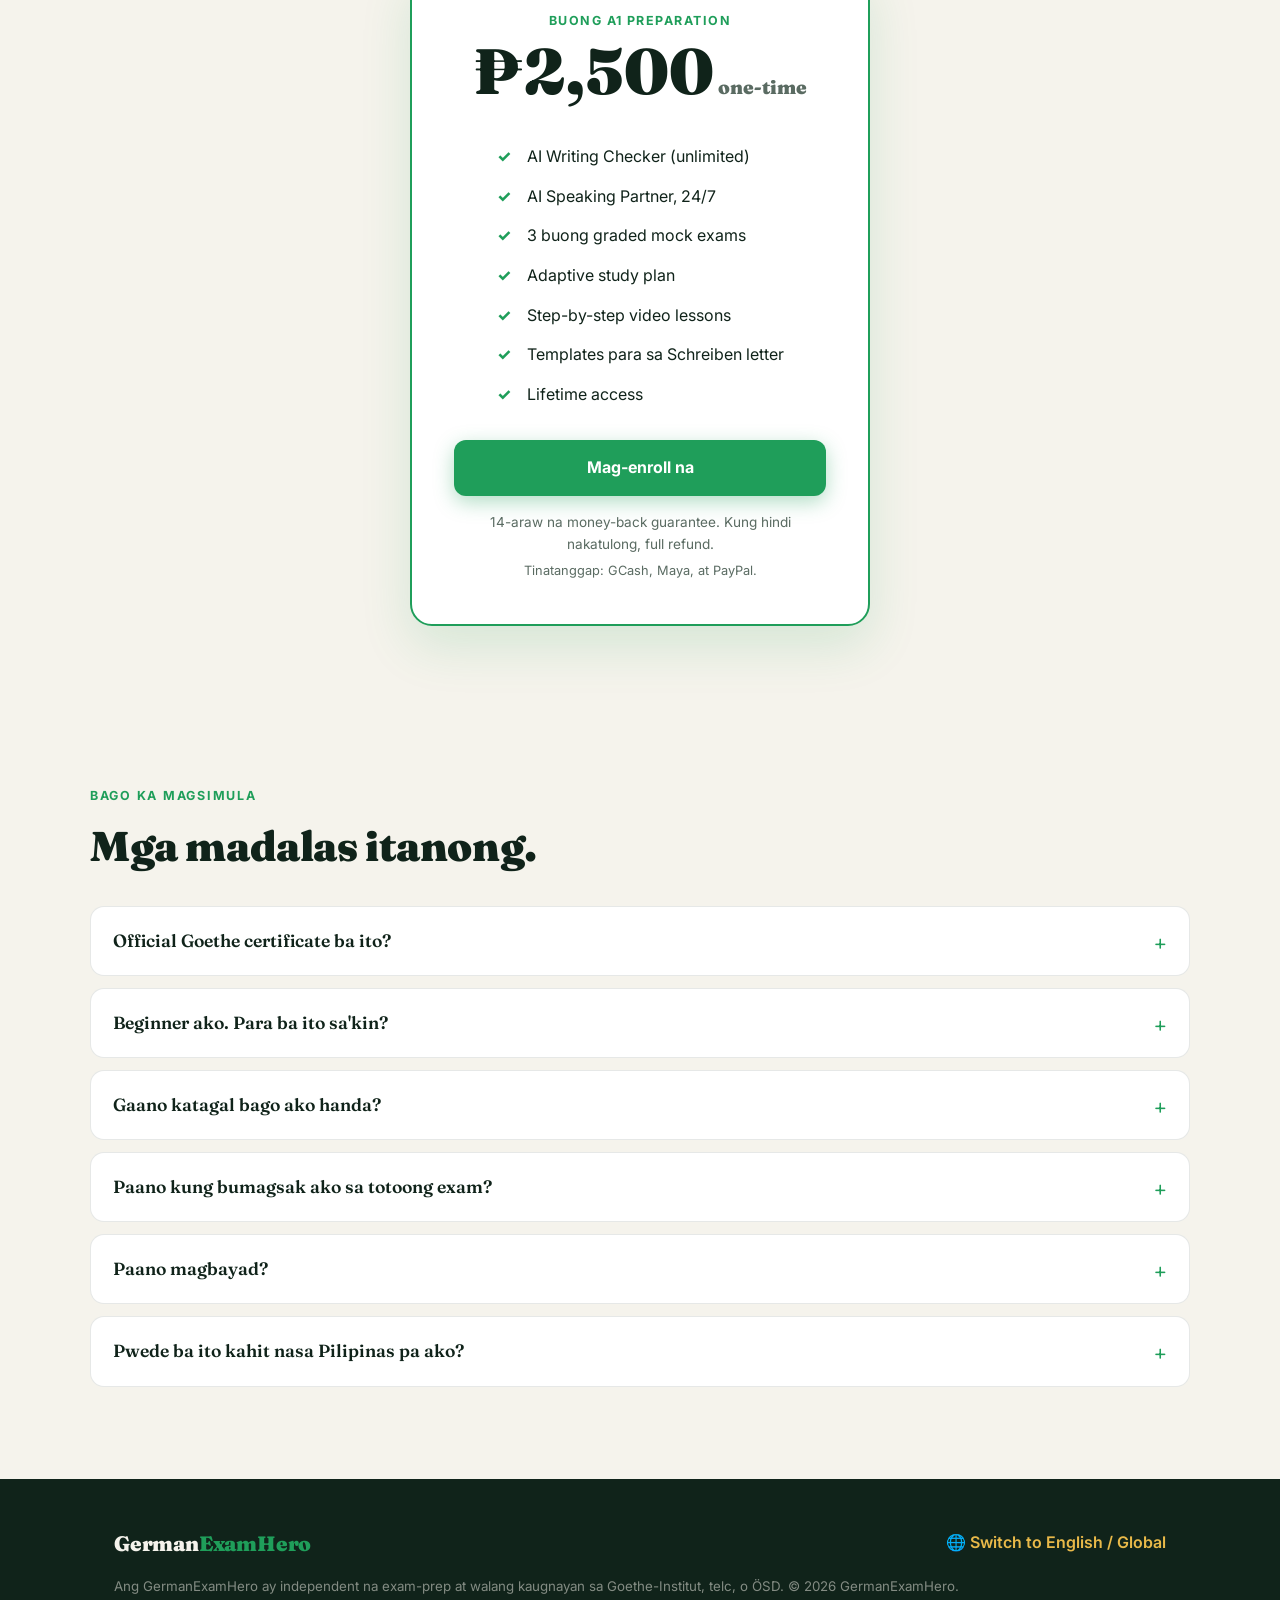
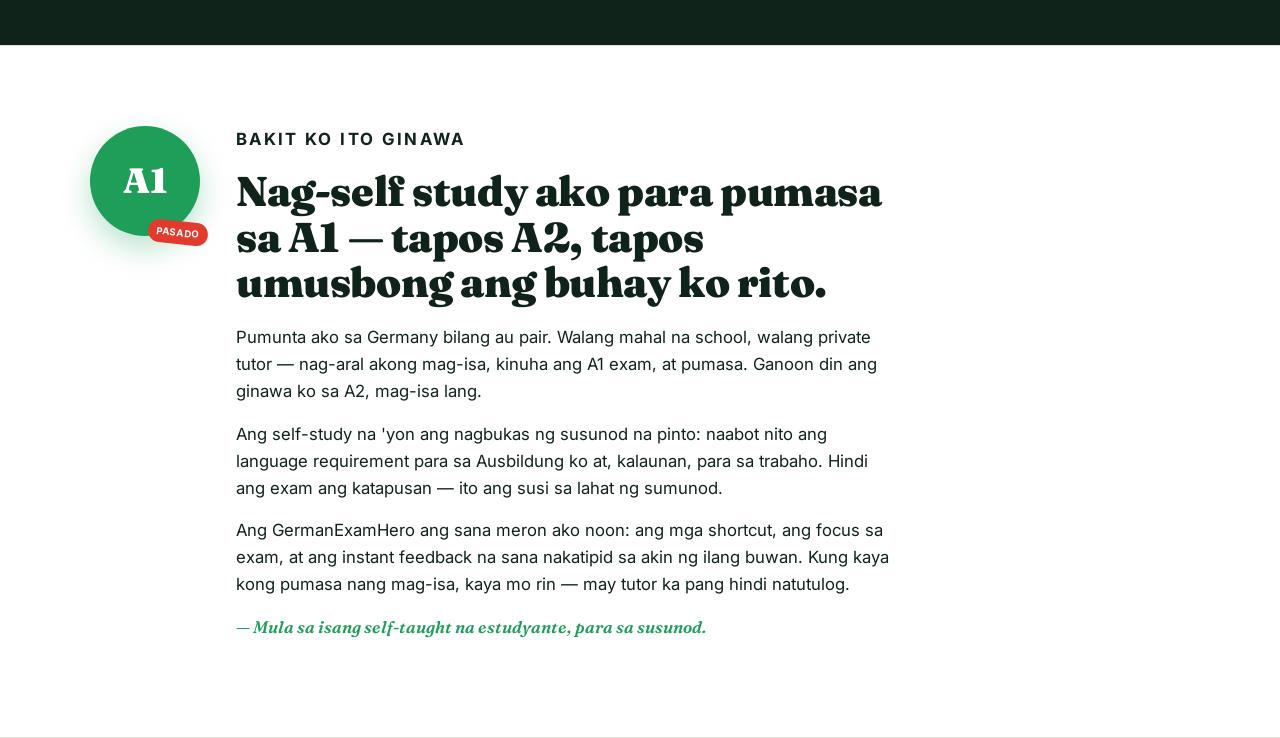
==== commit bae666dd: "Add founder story to both English and Filipino versions" ====
--- a/ph.html
+++ b/ph.html
@@ -172,4 +172,20 @@
   </footer>
 
 </body>
-</html>+</html>
+<!-- ===== Founder story ===== -->
+<section class="founder">
+  <div class="wrap section">
+    <div class="founder-inner">
+      <div class="founder-badge">A1<span class="mini">Pasado</span></div>
+      <div>
+        <p class="eyebrow">Bakit ko ito ginawa</p>
+        <h2>Nag-self study ako para pumasa sa A1 — tapos A2, tapos umusbong ang buhay ko rito.</h2>
+        <p>Pumunta ako sa Germany bilang au pair. Walang mahal na school, walang private tutor — nag-aral akong mag-isa, kinuha ang A1 exam, at pumasa. Ganoon din ang ginawa ko sa A2, mag-isa lang.</p>
+        <p>Ang self-study na 'yon ang nagbukas ng susunod na pinto: naabot nito ang language requirement para sa Ausbildung ko at, kalaunan, para sa trabaho. Hindi ang exam ang katapusan — ito ang susi sa lahat ng sumunod.</p>
+        <p>Ang GermanExamHero ang sana meron ako noon: ang mga shortcut, ang focus sa exam, at ang instant feedback na sana nakatipid sa akin ng ilang buwan. Kung kaya kong pumasa nang mag-isa, kaya mo rin — may tutor ka pang hindi natutulog.</p>
+        <p class="sig">— Mula sa isang self-taught na estudyante, para sa susunod.</p>
+      </div>
+    </div>
+  </div>
+</section>
--- a/styles.css
+++ b/styles.css
@@ -221,4 +221,26 @@
 @media (prefers-reduced-motion:reduce){
   *{scroll-behavior:auto;}
   .btn-primary:hover,.path:hover{transform:none;}
+}
+/* ---- Founder story ---- */
+.founder{background:#fff;border-top:1.5px solid var(--line);border-bottom:1.5px solid var(--line);}
+.founder-inner{display:grid;grid-template-columns:auto 1fr;gap:36px;align-items:start;}
+.founder-badge{
+  width:110px;height:110px;border-radius:50%;
+  background:var(--pass);color:#fff;
+  display:flex;align-items:center;justify-content:center;
+  font-family:'Fraunces',serif;font-weight:900;font-size:2.2rem;
+  box-shadow:0 12px 30px rgba(31,158,90,.30);position:relative;flex-shrink:0;
+}
+.founder-badge .mini{
+  position:absolute;bottom:-8px;right:-8px;background:var(--stamp);color:#fff;
+  font-family:'Inter';font-size:.6rem;font-weight:700;text-transform:uppercase;letter-spacing:.08em;
+  padding:4px 8px;border-radius:999px;transform:rotate(6deg);
+}
+.founder h2{margin-bottom:18px;}
+.founder p{color:var(--ink);font-size:1.05rem;margin-bottom:16px;max-width:60ch;}
+.founder p.small{color:var(--muted);font-size:.95rem;}
+.founder .sig{font-family:'Fraunces',serif;font-weight:600;font-style:italic;color:var(--pass);}
+@media (max-width:820px){
+  .founder-inner{grid-template-columns:1fr;gap:24px;}
 }
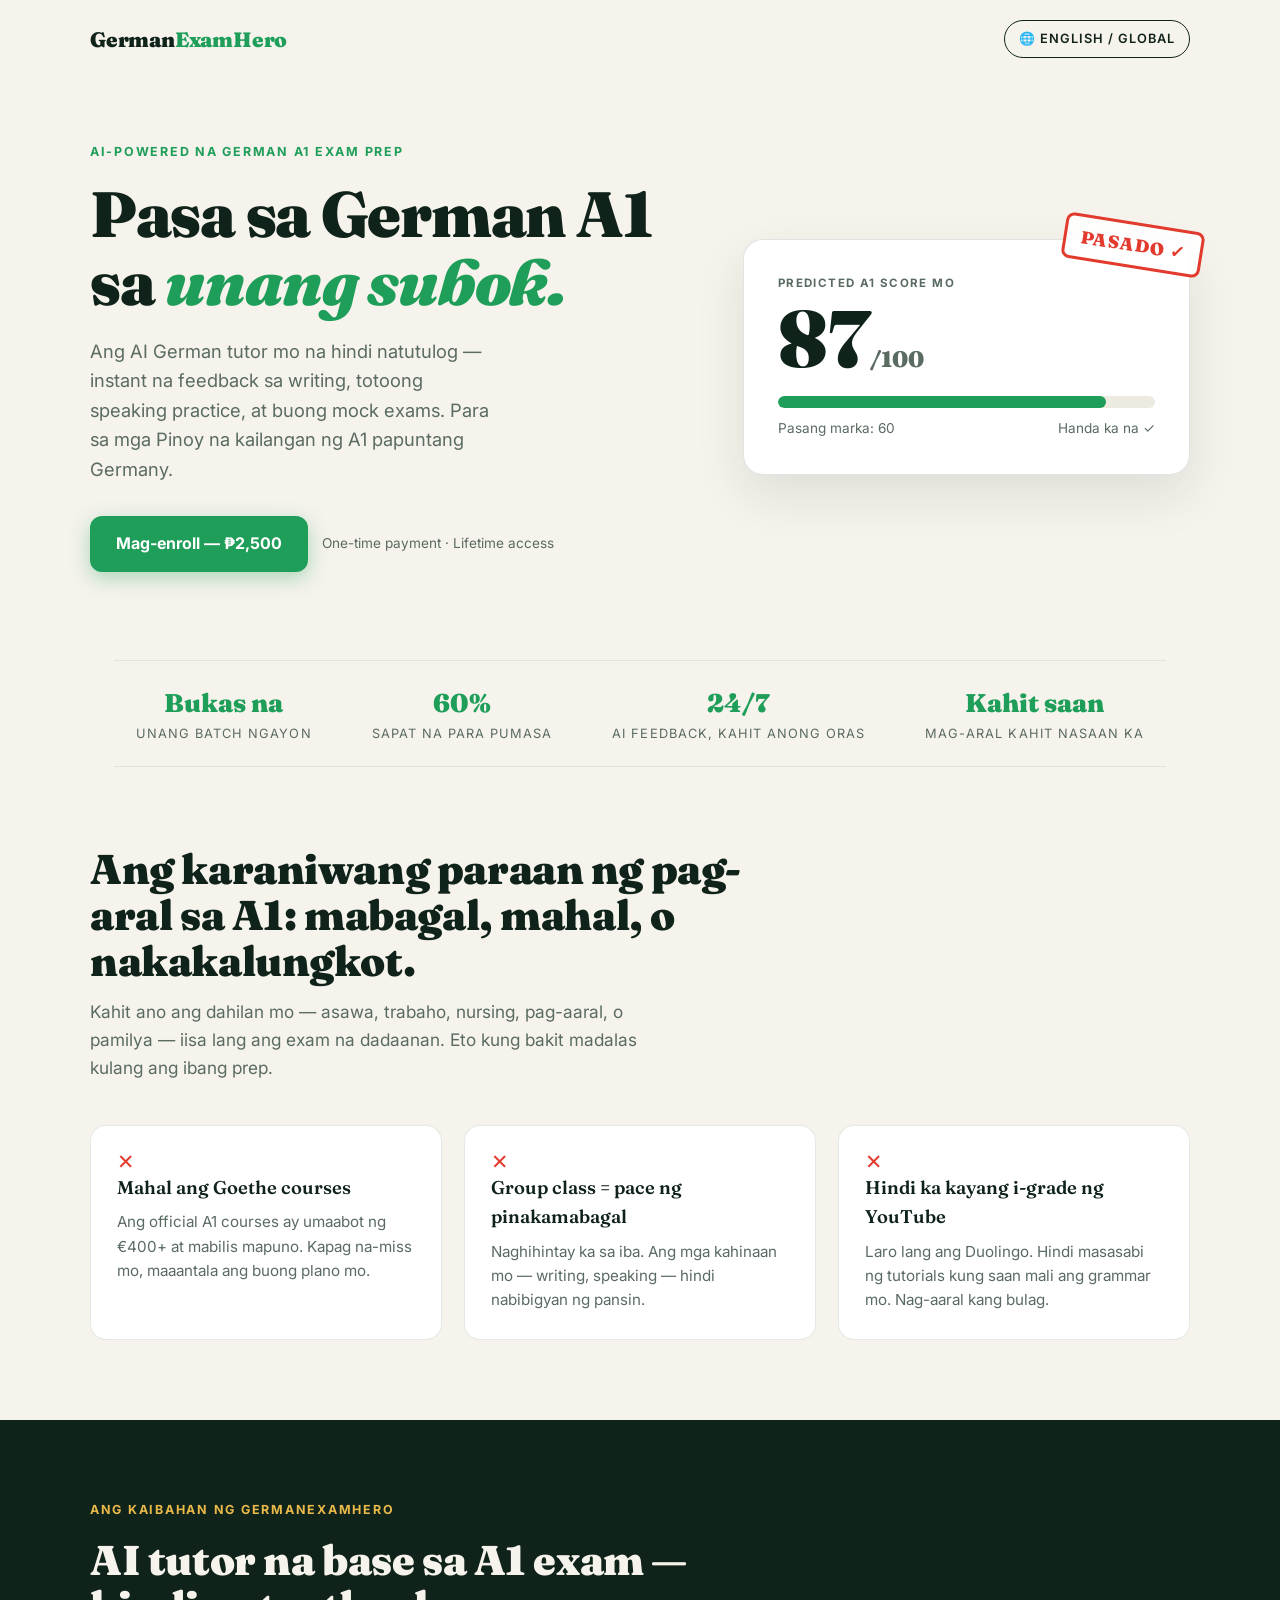
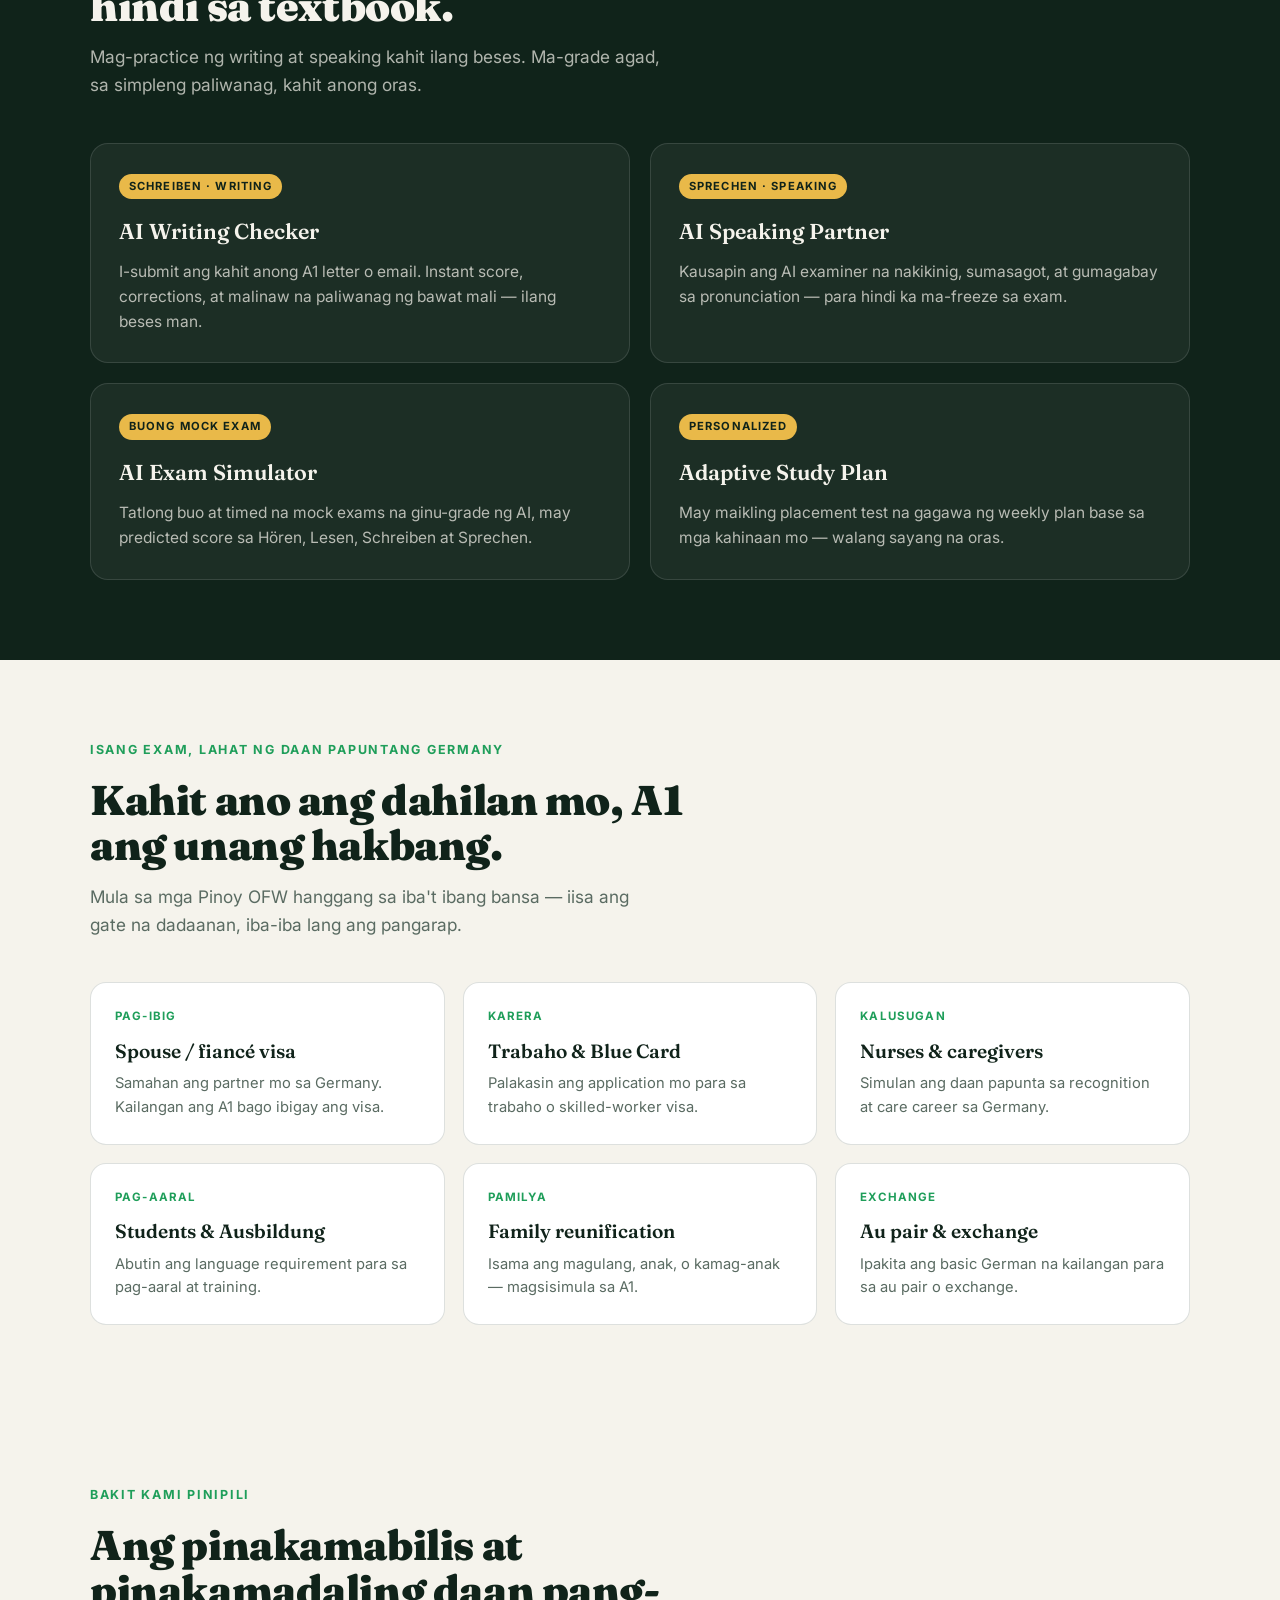
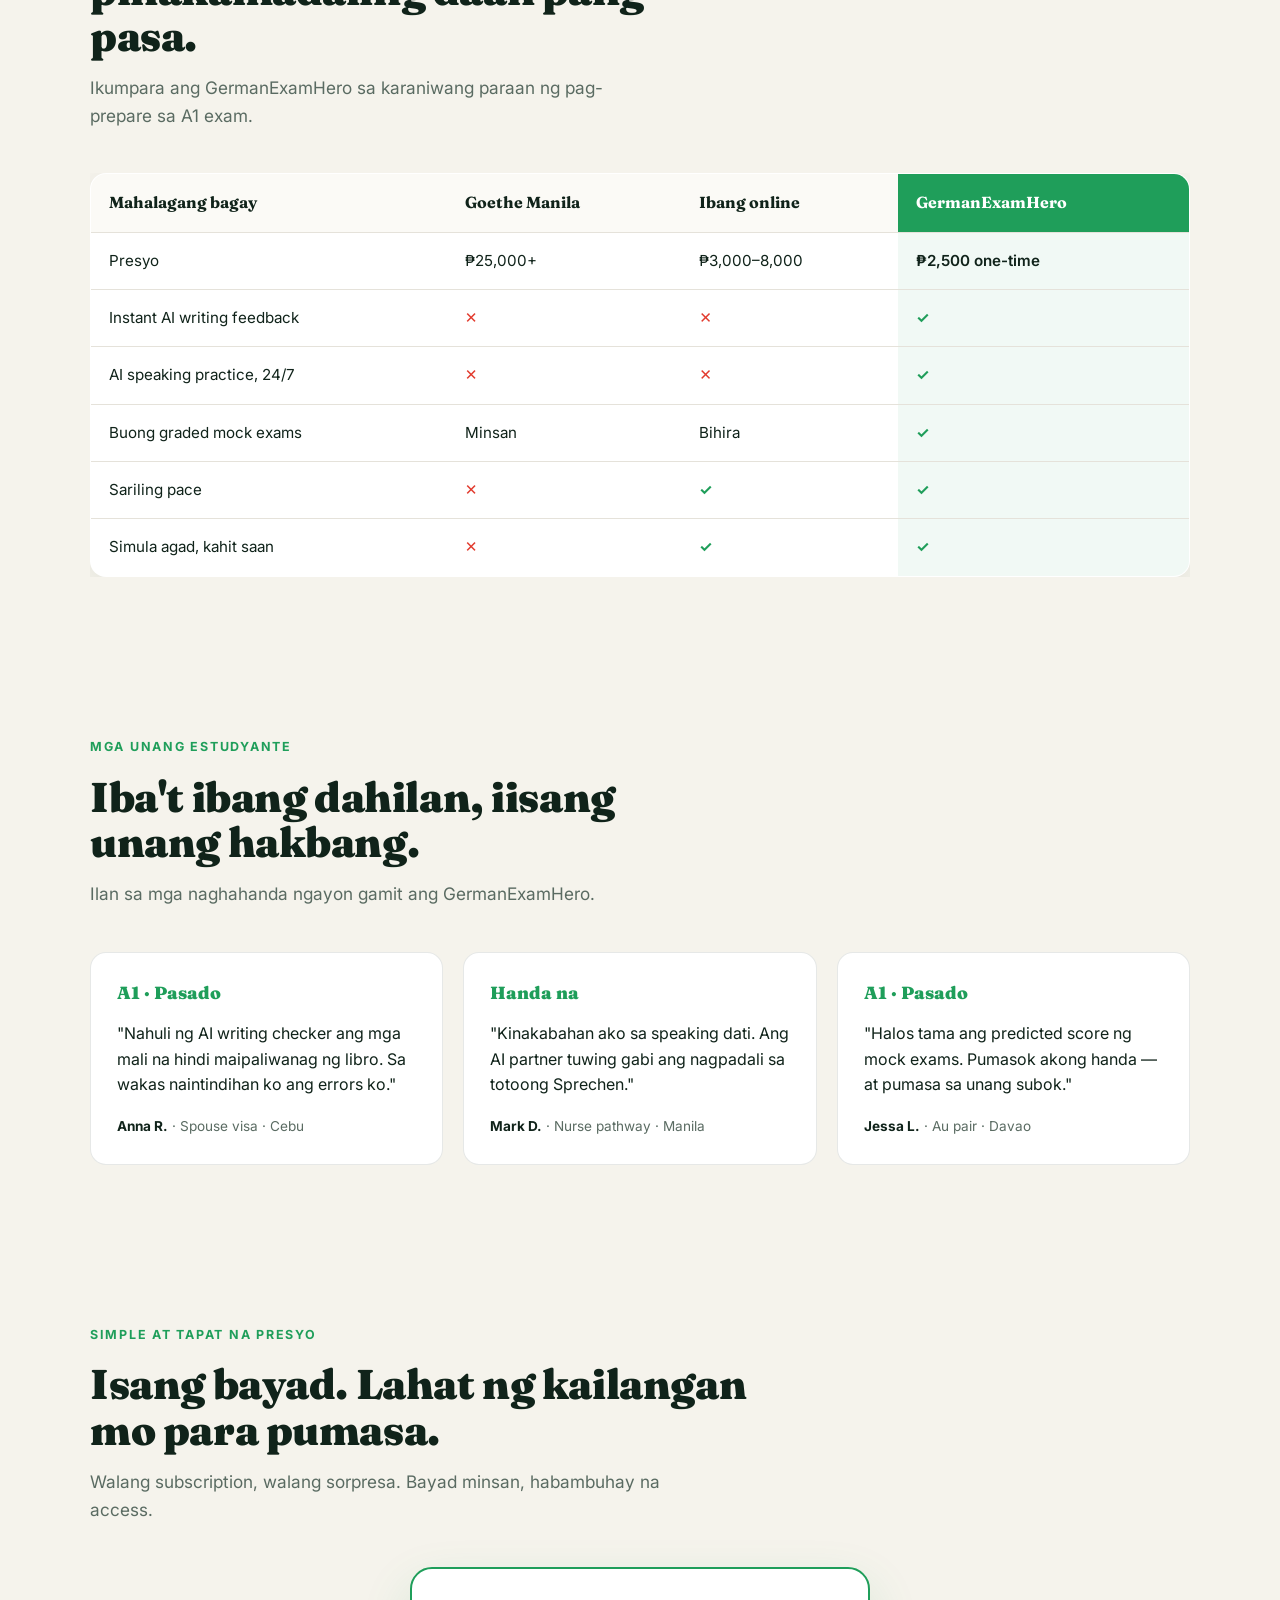
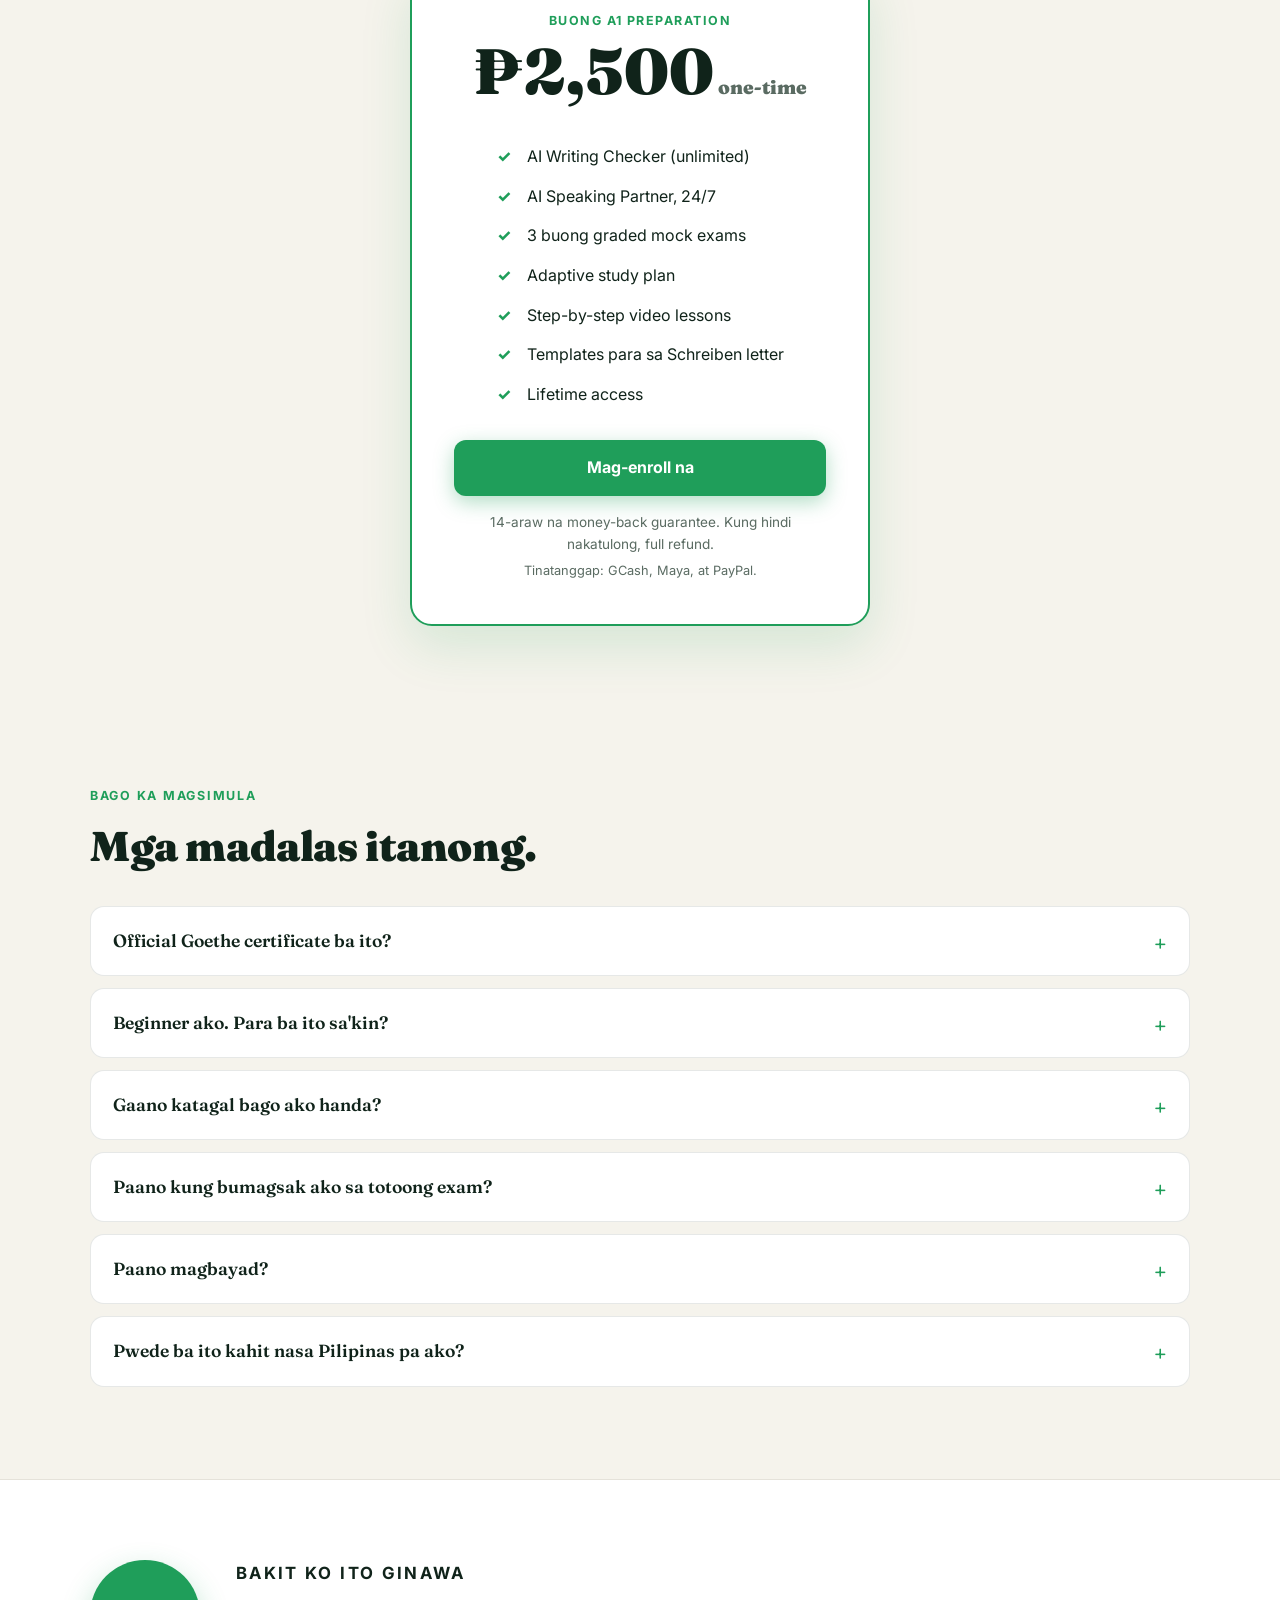
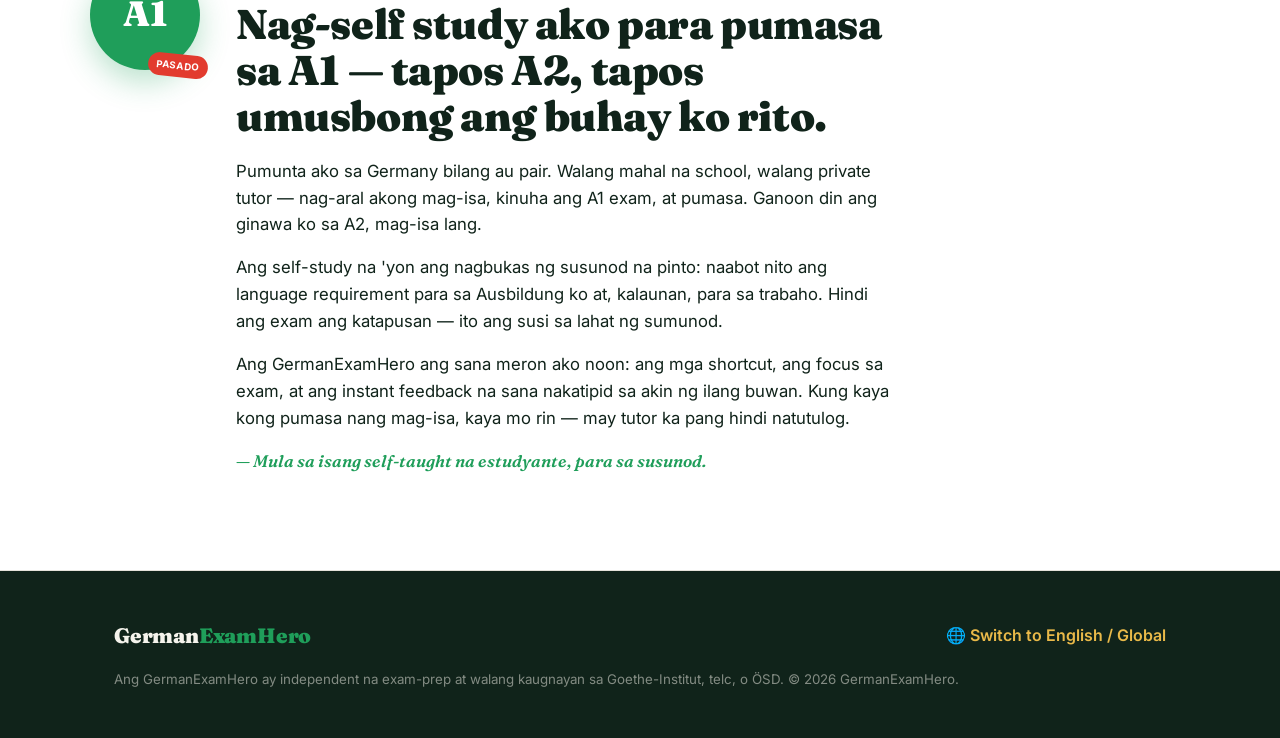
==== commit 4e612aa8: "Fix: move founder story inside body on ph.html" ====
--- a/ph.html
+++ b/ph.html
@@ -161,19 +161,7 @@
   </section>
 
   <!-- ===== Footer ===== -->
-  <footer class="footer">
-    <div class="wrap row">
-      <div class="brand">German<span>ExamHero</span></div>
-      <a href="index.html">🌐 Switch to English / Global</a>
-    </div>
-    <div class="wrap">
-      <small>Ang GermanExamHero ay independent na exam-prep at walang kaugnayan sa Goethe-Institut, telc, o ÖSD. © 2026 GermanExamHero.</small>
-    </div>
-  </footer>
-
-</body>
-</html>
-<!-- ===== Founder story ===== -->
+  <!-- ===== Founder story ===== -->
 <section class="founder">
   <div class="wrap section">
     <div class="founder-inner">
@@ -188,4 +176,16 @@
       </div>
     </div>
   </div>
-</section>+</section>
+<footer class="footer">
+    <div class="wrap row">
+      <div class="brand">German<span>ExamHero</span></div>
+      <a href="index.html">🌐 Switch to English / Global</a>
+    </div>
+    <div class="wrap">
+      <small>Ang GermanExamHero ay independent na exam-prep at walang kaugnayan sa Goethe-Institut, telc, o ÖSD. © 2026 GermanExamHero.</small>
+    </div>
+  </footer>
+
+</body>
+</html>
